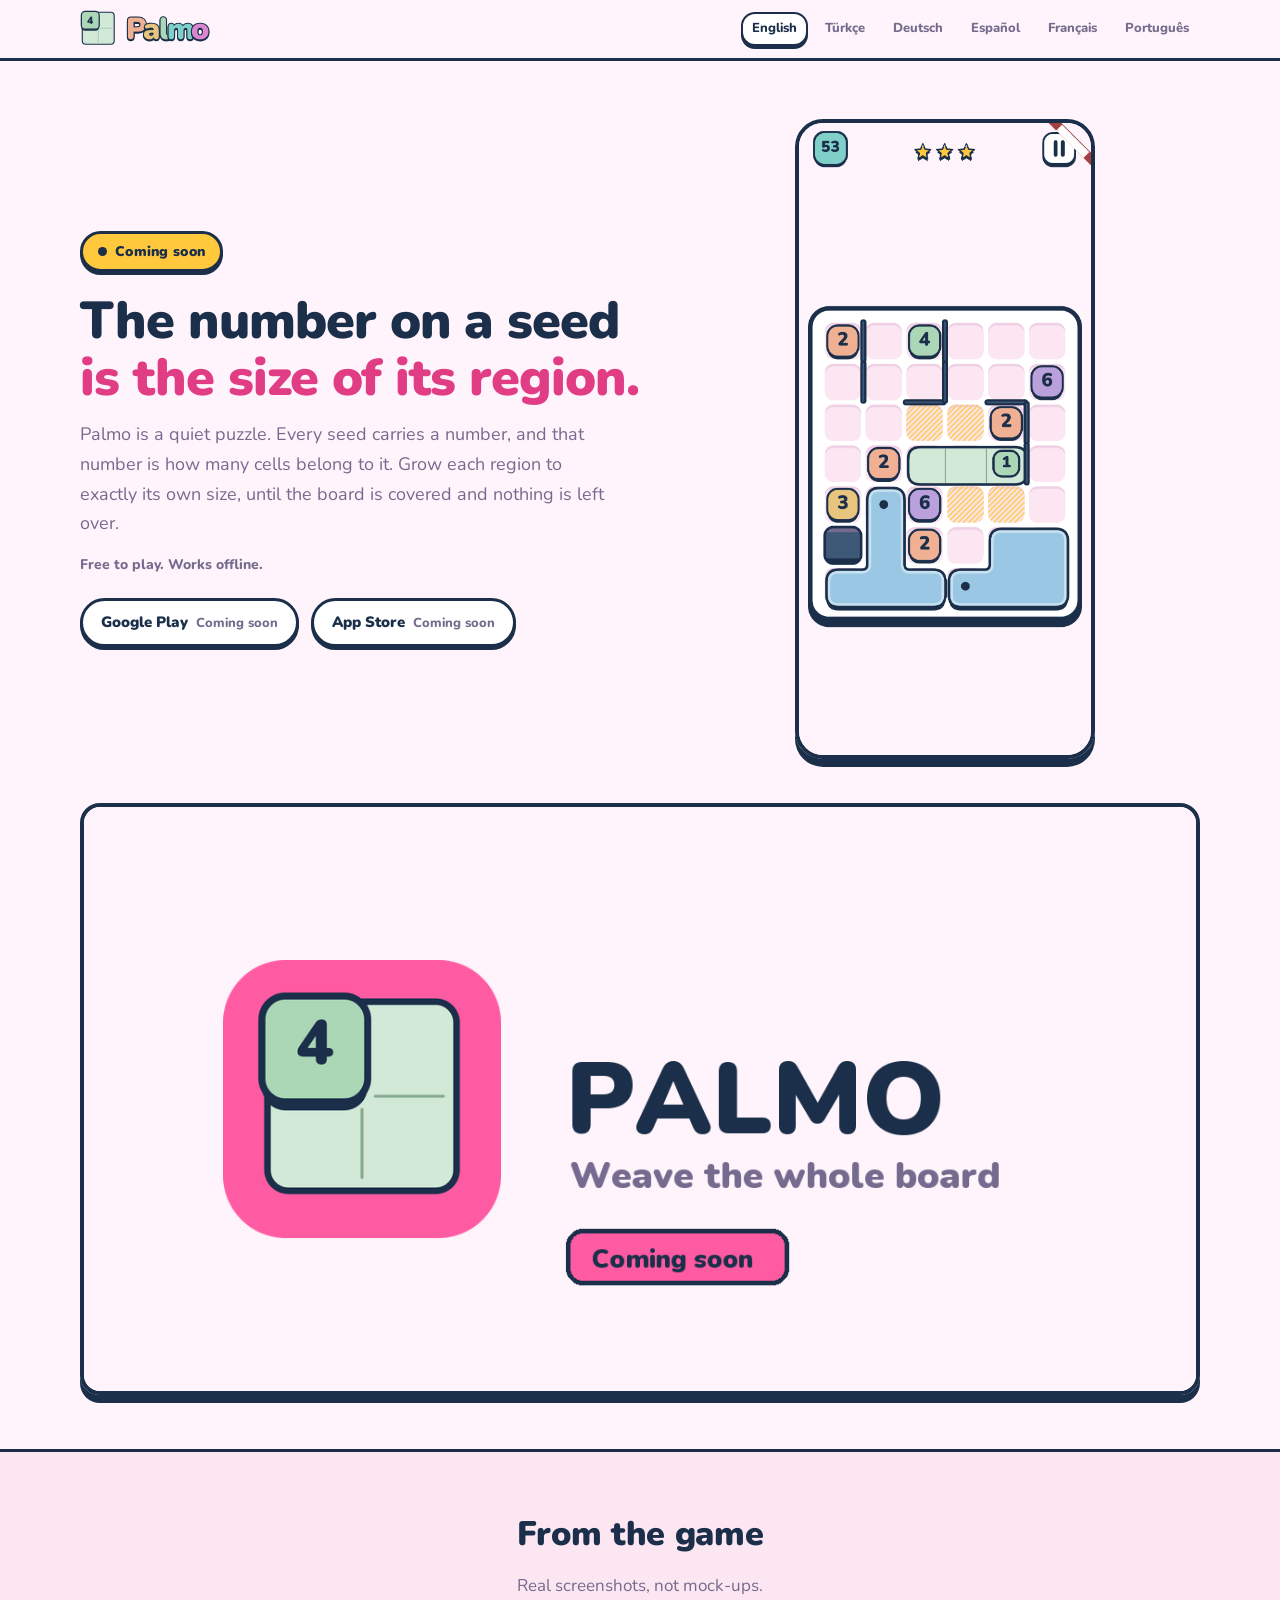
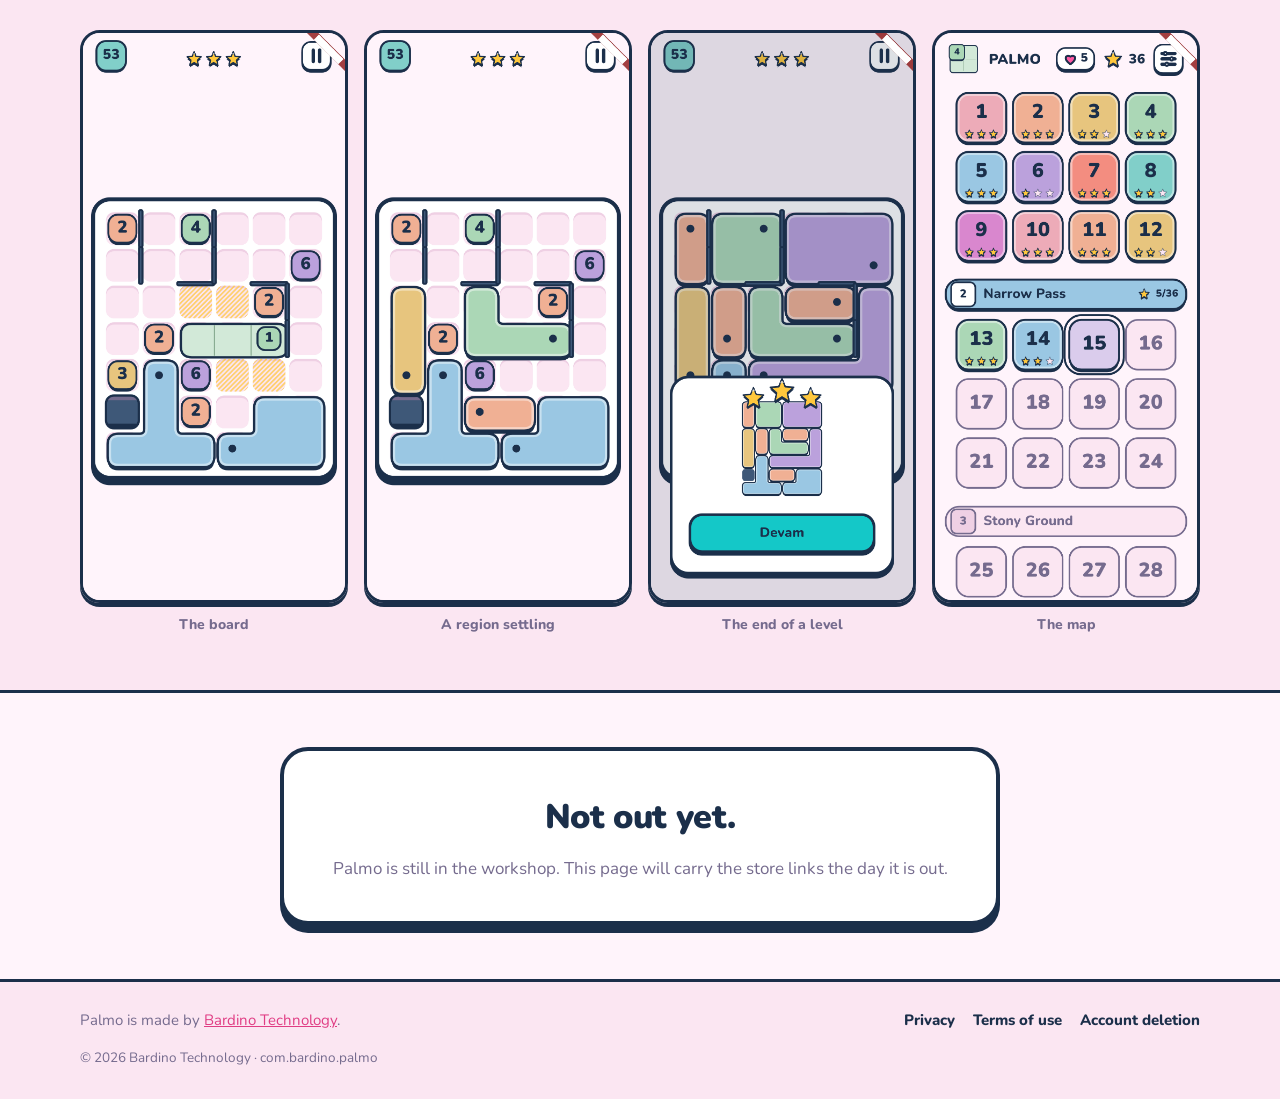
==== index.html @ 9cf42267 "Move the site to palmo.bardino.app Links, canonical URLs, sitemap, contact address and CNAME now use" ====
<!DOCTYPE html>
<html lang="en">
<head>
    <meta charset="UTF-8">
    <meta name="viewport" content="width=device-width, initial-scale=1.0">
    <meta name="description" content="A quiet puzzle. The number on a seed is how many cells its region holds; grow every region to its own size until the board is covered. Coming soon to Android and iOS.">
    <meta name="robots" content="index, follow">
    <meta property="og:type" content="website">
    <meta property="og:url" content="https://palmo.bardino.app/">
    <meta property="og:title" content="Palmo - Weave the whole board">
    <meta property="og:description" content="A quiet puzzle. The number on a seed is how many cells its region holds; grow every region to its own size until the board is covered. Coming soon to Android and iOS.">
    <meta property="og:locale" content="en_US">
    <meta property="og:site_name" content="Palmo">
    <meta property="og:image" content="https://palmo.bardino.app/assets/palmo-share.png">
    <meta property="og:image:width" content="1200">
    <meta property="og:image:height" content="630">
    <meta name="twitter:image" content="https://palmo.bardino.app/assets/palmo-share.png">
    <meta name="twitter:card" content="summary_large_image">
    <meta name="twitter:title" content="Palmo - Weave the whole board">
    <meta name="twitter:description" content="A quiet puzzle. The number on a seed is how many cells its region holds; grow every region to its own size until the board is covered. Coming soon to Android and iOS.">
    <meta name="theme-color" content="#FFF4FB">
    <title>Palmo - Weave the whole board</title>
    <link rel="canonical" href="https://palmo.bardino.app/">
    <link rel="alternate" hreflang="en" href="https://palmo.bardino.app/">
    <link rel="alternate" hreflang="tr" href="https://palmo.bardino.app/tr/">
    <link rel="alternate" hreflang="de" href="https://palmo.bardino.app/de/">
    <link rel="alternate" hreflang="es" href="https://palmo.bardino.app/es/">
    <link rel="alternate" hreflang="fr" href="https://palmo.bardino.app/fr/">
    <link rel="alternate" hreflang="pt" href="https://palmo.bardino.app/pt/">
    <link rel="alternate" hreflang="x-default" href="https://palmo.bardino.app/">
    <link rel="icon" type="image/svg+xml" href="/assets/palmo-mark.svg">
    <link rel="apple-touch-icon" href="/assets/palmo-icon.png">
    <link rel="manifest" href="/manifest.json">
    <link rel="preconnect" href="https://fonts.googleapis.com">
    <link rel="preconnect" href="https://fonts.gstatic.com" crossorigin>
    <link href="https://fonts.googleapis.com/css2?family=Nunito:wght@400;700;800;900&display=swap" rel="stylesheet">
    <link rel="stylesheet" href="/css/style.css">
</head>
<body>
<header class="ust">
    <div class="kap">
        <a class="marka" href="/"><svg class="kilit" focusable="false" xmlns="http://www.w3.org/2000/svg" viewBox="-12 -12 700 200" role="img" aria-label="Palmo">
<title>Palmo</title>
<g transform="scale(0.84)"><rect x="0" y="0" width="200" height="200" rx="22" fill="#D2E9D8" stroke="#1B2F4A" stroke-width="7"></rect>
<line x1="100" y1="14" x2="100" y2="86" stroke="#89AC92" stroke-width="3.2" stroke-linecap="round"></line>
<line x1="100" y1="114" x2="100" y2="186" stroke="#89AC92" stroke-width="3.2" stroke-linecap="round"></line>
<line x1="14" y1="100" x2="86" y2="100" stroke="#89AC92" stroke-width="3.2" stroke-linecap="round"></line>
<line x1="114" y1="100" x2="186" y2="100" stroke="#89AC92" stroke-width="3.2" stroke-linecap="round"></line>
<rect x="-6" y="-6" width="112" height="112" rx="25" fill="#1B2F4A" transform="translate(0,9)"></rect>
<rect x="-6" y="-6" width="112" height="112" rx="25" fill="#ABD7B6" stroke="#1B2F4A" stroke-width="7.5"></rect>
<text x="50" y="50" text-anchor="middle" dominant-baseline="central" font-family="Nunito, system-ui, sans-serif" font-weight="900" font-size="66" fill="#1B2F4A">4</text></g>
<g transform="translate(228,0)" font-family="Nunito, system-ui, sans-serif" font-weight="900" font-size="160" stroke="#1B2F4A" stroke-width="11" paint-order="stroke fill" stroke-linejoin="round">
<text x="0" y="148" fill="#1B2F4A">P</text><text x="0" y="140" fill="#F0B094">P</text>
<text x="92" y="148" fill="#1B2F4A">a</text><text x="92" y="140" fill="#E7C57E">a</text>
<text x="174" y="148" fill="#1B2F4A">l</text><text x="174" y="140" fill="#ABD7B6">l</text>
<text x="216" y="148" fill="#1B2F4A">m</text><text x="216" y="140" fill="#81CFC9">m</text>
<text x="346" y="148" fill="#1B2F4A">o</text><text x="346" y="140" fill="#D987CE">o</text>
</g>
</svg></a>
        <div class="diller"><a href="/" hreflang="en" aria-current="page">English</a><a href="/tr/" hreflang="tr">Türkçe</a><a href="/de/" hreflang="de">Deutsch</a><a href="/es/" hreflang="es">Español</a><a href="/fr/" hreflang="fr">Français</a><a href="/pt/" hreflang="pt">Português</a></div>
    </div>
</header>

<section class="kahraman">
    <div class="kap">
        <div>
            <span class="rozet">Coming soon</span>
            <h1>The number on a seed<br><em>is the size of its region.</em></h1>
            <p class="alt">Palmo is a quiet puzzle. Every seed carries a number, and that number is how many cells belong to it. Grow each region to exactly its own size, until the board is covered and nothing is left over.</p>
            <p class="kucuk">Free to play. Works offline.</p>
            <div class="magaza">
                <span class="magaza-cip">Google Play <b>Coming soon</b></span>
                <span class="magaza-cip">App Store <b>Coming soon</b></span>
            </div>
        </div>
        <div class="telefon"><img src="/assets/shots/01_board.webp" alt="The board" width="390" height="844" loading="eager"></div>
    </div>
</section>

<section class="bant">
    <img src="/assets/palmo-share.png" alt="Palmo" width="1200" height="630" loading="lazy">
</section>

<section class="duvar-bolum">
    <div class="kap">
        <h2>From the game</h2>
        <p class="bolum-alt">Real screenshots, not mock-ups.</p>
        <div class="vitrin"><figure><img src="/assets/shots/01_board.webp" alt="The board" width="390" height="844" loading="lazy"><figcaption>The board</figcaption></figure><figure><img src="/assets/shots/02_settle.webp" alt="A region settling" width="390" height="844" loading="lazy"><figcaption>A region settling</figcaption></figure><figure><img src="/assets/shots/03_result.webp" alt="The end of a level" width="390" height="844" loading="lazy"><figcaption>The end of a level</figcaption></figure><figure><img src="/assets/shots/04_map.webp" alt="The map" width="390" height="844" loading="lazy"><figcaption>The map</figcaption></figure></div>
    </div>
</section>

<section class="kapanis">
    <div class="kap">
        <div class="kutu">
            <h2>Not out yet.</h2>
            <p class="bolum-alt">Palmo is still in the workshop. This page will carry the store links the day it is out.</p>
        </div>
    </div>
</section>

<script type="application/ld+json">
{
  "@context": "https://schema.org",
  "@type": "MobileApplication",
  "name": "Palmo",
  "applicationCategory": "GameApplication",
  "operatingSystem": "Android, iOS",
  "url": "https://palmo.bardino.app/",
  "inLanguage": "en",
  "offers": {"@type": "Offer", "price": "0", "priceCurrency": "TRY"},
  "publisher": {"@type": "Organization", "name": "Bardino Technology"}
}
</script>
<footer>
    <div class="kap">
        <span>Palmo is made by <a href="https://bardino.app">Bardino Technology</a>.</span>
        <div class="f-baglantilar">
            <a href="/privacy.html">Privacy</a>
            <a href="/terms.html">Terms of use</a>
            <a href="/account-deletion.html">Account deletion</a>
        </div>
    </div>
    <div class="kap f-alt">&copy; 2026 Bardino Technology &middot; com.bardino.palmo</div>
</footer>

</body>
</html>
---- css/style.css ----
/* Palmo - palmo.bardino.app
 *
 * Palet ve olculer oyunun jetonlarindan alindi, siteye renk uydurulmadi.
 * Kaynak: Brainstorming/palmo/design-r3/tokens/{colors,numo,elevation,space,
 * typography}.css ve uygulamadaki lib/design/tokens.dart. Siteyi gorup
 * uygulamayi acan kisi ayni urune bakmali.
 *
 * Iki aile yasasi burada da gecerli:
 *   1. Golge asla blur icermez. Derinlik KATI ofset cikintidir.
 *   2. Ofset daima ASAGI: 0 Npx 0. Yan kacis yok. (Colmo'nun sitesi 3px 3px
 *      kullaniyordu; Palmo'nun elevation.css'i yan ofseti acikca reddediyor.)
 */

:root {
  /* zemin / yuzey / cukur */
  --bg:         #FFF4FB;
  --surface:    #FFFFFF;
  --well:       #FBE6F2;
  --well-deep:  #EFD0E4;

  /* murekkep + metin. --ink KONTURDUR, govde metni --text. */
  --ink:        #1B2F4A;
  --ink-soft:   #3E5878;
  --text:       #3A2A4D;
  --text-2:     #756B8E;

  /* Yalnizca sitede kullanilanlar yazildi. Paletin tamami (numo 1-9, mor,
     acik tonlar) oyunun jetonlarinda; kullanilmayani buraya kopyalamak olu
     degisken uretir. Numo renkleri siteye wordmark SVG'sinden geliyor. */
  --pink-dark:  #E03D84;
  --teal-dark:  #0FA3A3;
  --yellow:     #FFC83D;

  /* space.css yaricaplari */
  --r-chrome: 14px;
  --r-card:   20px;
  --r-panel:  28px;
  --r-pill:   999px;

  /* space.css konturlari */
  --s-patch: 3px;
  --s-card:  4px;
  --s-panel: 6px;

  /* elevation.css: uc kot, hepsi asagi, hicbiri blur'lu degil */
  --lift-chrome: 0 3px 0 var(--ink);
  --lift-card:   0 4px 0 var(--ink);
  --lift-panel:  0 8px 0 var(--ink);
}

* { box-sizing: border-box; margin: 0; padding: 0; }

/* Genislik ezilirken yukseklik oznitelikte kalirsa 844 piksellik bos bir satir
   aciliyor ve metin ekranin altina dusuyor. height:auto sart. */
img { max-width: 100%; height: auto; display: block; }

html { scroll-behavior: smooth; }

body {
  background: var(--bg);
  color: var(--text);
  font-family: Nunito, system-ui, -apple-system, "Segoe UI", sans-serif;
  font-size: 17px;
  line-height: 1.65;
  -webkit-font-smoothing: antialiased;
}

.kap { width: min(1120px, 92vw); margin: 0 auto; }

a { color: var(--pink-dark); }

/* ── Ust bar ─────────────────────────────────────────────────────────── */
.ust {
  position: sticky; top: 0; z-index: 50;
  background: rgba(255, 244, 251, .94);
  border-bottom: var(--s-patch) solid var(--ink);
}
.ust .kap { display: flex; align-items: center; gap: 14px; padding: 10px 0; }
.marka { display: flex; align-items: center; text-decoration: none; }
/* Yatay kilit HTML'e gomulu SVG: harfleri Nunito 900 ve o font ancak belgeye
   gomuluyken uygulanir (bkz. build.py inline_svg). Kutu, kontur ya da kot
   eklenmiyor; kilidin kendi konturu var. */
.marka .kilit { height: 38px; width: auto; display: block; }
@media (max-width: 560px) { .marka .kilit { height: 32px; } }

/* Dil secici: bayrak yok. Bayrak dili degil ulkeyi gosterir ve altisi da
   birden cok ulkede konusuluyor. */
.diller { margin-left: auto; display: flex; gap: 6px; flex-wrap: wrap; }
.diller a {
  display: inline-block; padding: 4px 9px; border-radius: var(--r-chrome);
  font-size: 13px; font-weight: 800; text-decoration: none;
  color: var(--text-2); border: 2px solid transparent;
}
.diller a:hover { color: var(--ink); border-color: var(--well-deep); }
.diller a[aria-current="page"] {
  color: var(--ink); background: var(--surface);
  border-color: var(--ink); box-shadow: var(--lift-chrome);
}

/* ── Kahraman ────────────────────────────────────────────────────────── */
.kahraman { padding: 58px 0 44px; }
.kahraman .kap {
  display: grid; grid-template-columns: 1.05fr .95fr; gap: 46px;
  align-items: center;
}
@media (max-width: 860px) {
  .kahraman { padding: 34px 0 28px; }
  .kahraman .kap { grid-template-columns: 1fr; gap: 30px; }
}

.rozet {
  display: inline-flex; align-items: center; gap: 8px;
  background: var(--yellow); color: var(--ink);
  border: var(--s-patch) solid var(--ink); border-radius: var(--r-pill);
  box-shadow: var(--lift-chrome);
  padding: 6px 15px; font-weight: 900; font-size: 14px; letter-spacing: .02em;
}
.rozet::before {
  content: ""; width: 9px; height: 9px; border-radius: 50%;
  background: var(--ink);
}

.kahraman h1 {
  margin: 20px 0 14px;
  font-size: clamp(33px, 5.4vw, 52px); line-height: 1.1;
  font-weight: 900; letter-spacing: -.02em; color: var(--ink);
}
.kahraman h1 em { font-style: normal; color: var(--pink-dark); }
.alt { font-size: 18px; color: var(--text-2); max-width: 48ch; }
.kucuk { margin-top: 14px; font-size: 14px; color: var(--text-2); font-weight: 800; }

/* Magaza yeri. Oyun yayinda olmadigi icin burada baglanti YOK: tiklanmayan bir
   rozet, tiklaninca hicbir yere gitmeyen bir dugmeden durust. Cikinca bu iki
   span <a> olur ve magaza rozetleri buraya gelir. */
.magaza { margin-top: 22px; display: flex; gap: 12px; flex-wrap: wrap; }
.magaza-cip {
  display: inline-flex; align-items: baseline; gap: 8px;
  background: var(--surface); color: var(--ink);
  border: var(--s-patch) solid var(--ink); border-radius: var(--r-pill);
  box-shadow: var(--lift-chrome);
  padding: 9px 18px; font-weight: 900; font-size: 15px;
}
.magaza-cip b { color: var(--text-2); font-size: 13px; font-weight: 800; }

.telefon { display: flex; justify-content: center; }
.telefon img {
  width: min(300px, 76vw);
  border-radius: var(--r-panel); border: var(--s-card) solid var(--ink);
  box-shadow: var(--lift-panel);
}
/* Ekran goruntusu yokken: marka isareti. Kendi varligimiz, ekran taklidi
   degil. Isaretin kendi konturu ve kotu SVG'nin icinde. */
.telefon .isaret { width: min(190px, 52vw); height: auto; display: block; }

/* ── Bolumler ───────────────────────────────────────────────────────── */
section { padding: 54px 0; }
.duvar-bolum {
  background: var(--well);
  border-top: var(--s-patch) solid var(--ink);
  border-bottom: var(--s-patch) solid var(--ink);
}
h2 {
  font-size: clamp(25px, 3.4vw, 34px); font-weight: 900;
  color: var(--ink); letter-spacing: -.01em; text-align: center;
}
.bolum-alt { text-align: center; color: var(--text-2); margin: 10px auto 30px; max-width: 62ch; }

/* Bant: magaza feature graphic'i, tam genislikte. Dosya yoksa build.py bu
   bolumu hic yazmiyor. */
.bant { padding: 0 0 54px; }
.bant img {
  width: min(1120px, 92vw); margin: 0 auto;
  border-radius: var(--r-card); border: var(--s-card) solid var(--ink);
  box-shadow: var(--lift-panel);
}

/* ── Vitrin ─────────────────────────────────────────────────────────── */
.vitrin { display: grid; grid-template-columns: repeat(4, 1fr); gap: 16px; }
@media (max-width: 900px) { .vitrin { grid-template-columns: repeat(2, 1fr); } }
.vitrin figure { text-align: center; }
.vitrin img {
  border-radius: var(--r-card); border: var(--s-patch) solid var(--ink);
  box-shadow: var(--lift-card);
}
.vitrin figcaption { margin-top: 10px; font-size: 14px; color: var(--text-2); font-weight: 800; }

/* Yer tutucu bir kare TAKLIDI degil, acikca bos bir cerceve: kesik kontur,
   kot yok (cukur bir sey golge dusurmez). */
.yer-tutucu {
  aspect-ratio: 390 / 844;
  display: flex; align-items: center; justify-content: center;
  padding: 12px; text-align: center;
  background: var(--surface);
  border: var(--s-patch) dashed var(--ink-soft);
  border-radius: var(--r-card);
}
.yer-tutucu span { color: var(--text-2); font-size: 14px; font-weight: 800; }

/* ── Kapanis ────────────────────────────────────────────────────────── */
.kapanis { text-align: center; }
.kapanis .kutu {
  background: var(--surface); border: var(--s-card) solid var(--ink);
  border-radius: var(--r-panel); box-shadow: var(--lift-panel);
  padding: 38px 26px; max-width: 720px; margin: 0 auto;
}
.kapanis .kutu .bolum-alt { margin-bottom: 0; }

/* ── Altbilgi ───────────────────────────────────────────────────────── */
footer {
  border-top: var(--s-patch) solid var(--ink);
  background: var(--well); padding: 26px 0 30px;
}
footer .kap { display: flex; flex-wrap: wrap; gap: 14px; align-items: center; justify-content: space-between; }
footer span { color: var(--text-2); font-size: 15px; }
.f-baglantilar { display: flex; gap: 18px; flex-wrap: wrap; }
.f-baglantilar a { color: var(--ink); font-weight: 800; font-size: 15px; text-decoration: none; }
.f-baglantilar a:hover { color: var(--pink-dark); text-decoration: underline; }
.f-alt { margin-top: 14px; color: var(--text-2); font-size: 13.5px; justify-content: flex-start; }

/* Klavye ile gezenin nerede oldugu gorunsun. */
a:focus-visible {
  outline: var(--s-patch) solid var(--teal-dark);
  outline-offset: 3px; border-radius: 4px;
}
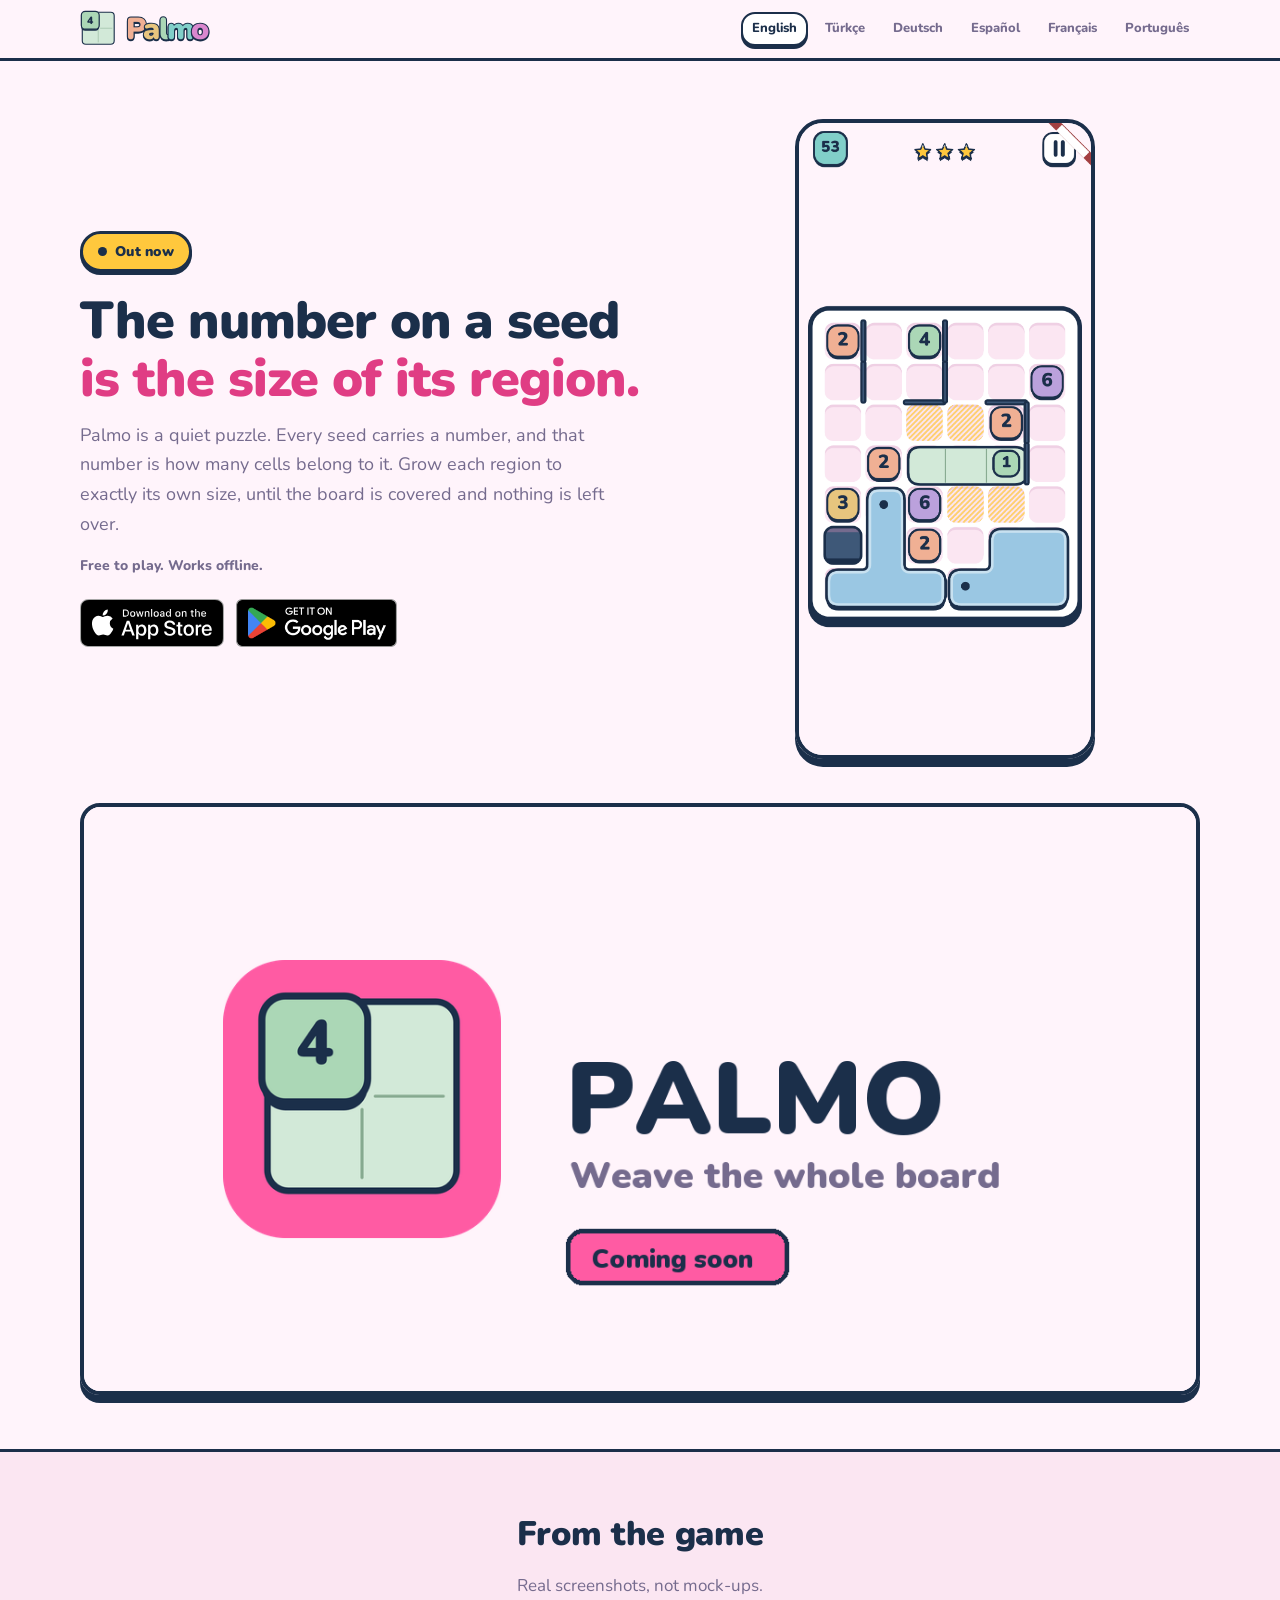
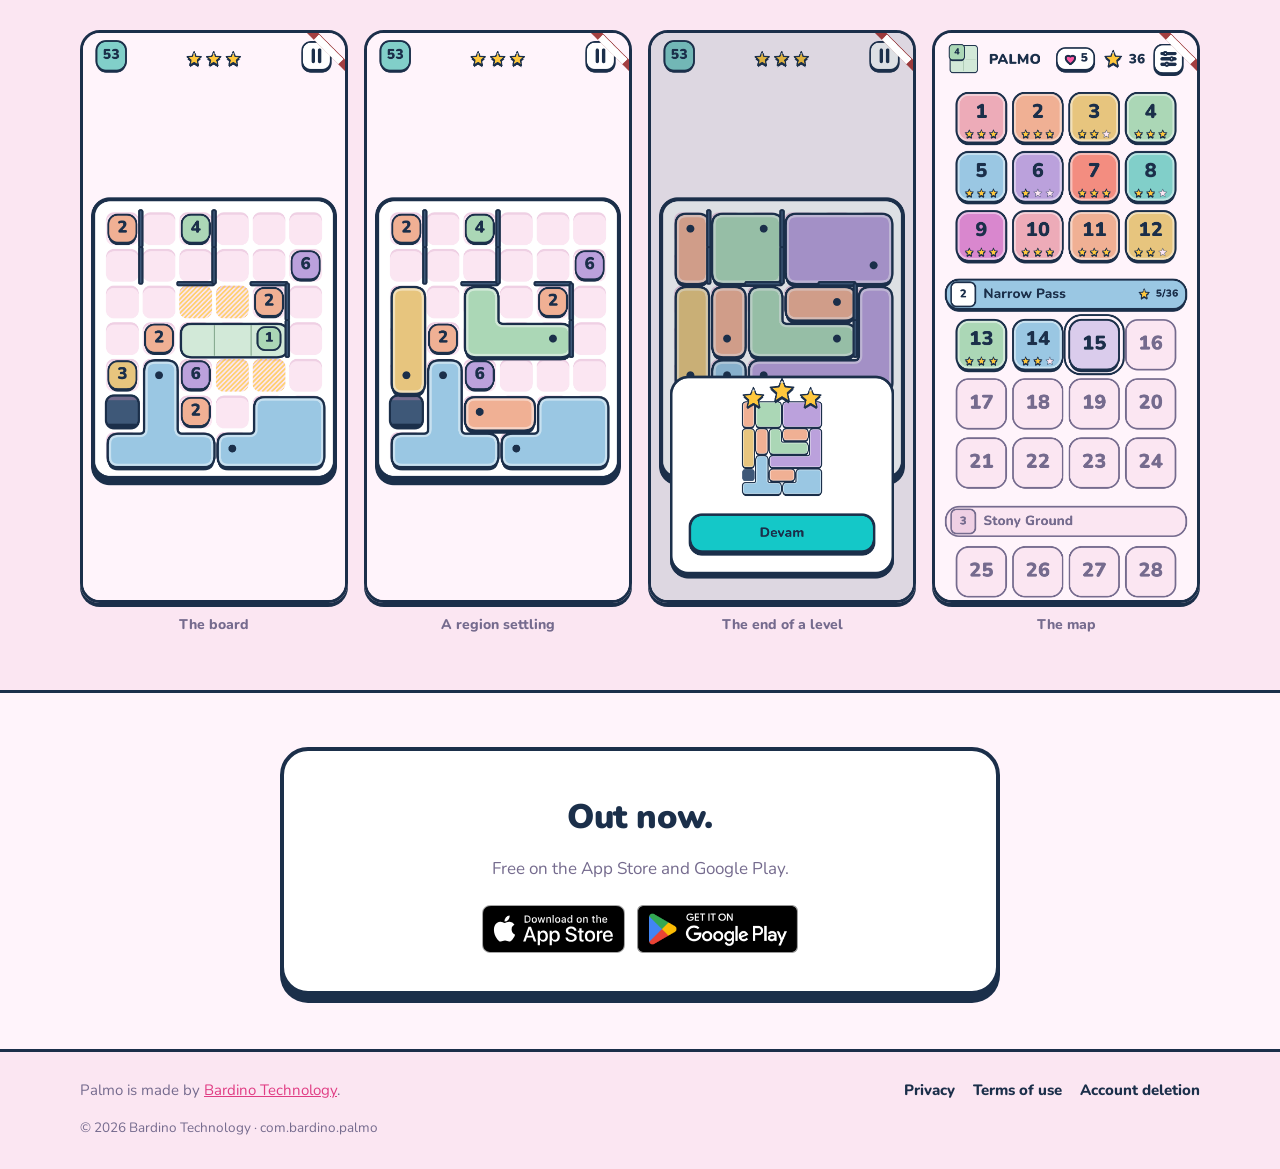
==== commit c3c04ac0: "Palmo is out: store badges and links in all six languages The landing page still said coming soon in" ====
--- a/index.html
+++ b/index.html
@@ -3,12 +3,12 @@
 <head>
     <meta charset="UTF-8">
     <meta name="viewport" content="width=device-width, initial-scale=1.0">
-    <meta name="description" content="A quiet puzzle. The number on a seed is how many cells its region holds; grow every region to its own size until the board is covered. Coming soon to Android and iOS.">
+    <meta name="description" content="A quiet puzzle. The number on a seed is how many cells its region holds; grow every region to its own size until the board is covered. Free on Android and iOS.">
     <meta name="robots" content="index, follow">
     <meta property="og:type" content="website">
     <meta property="og:url" content="https://palmo.bardino.app/">
     <meta property="og:title" content="Palmo - Weave the whole board">
-    <meta property="og:description" content="A quiet puzzle. The number on a seed is how many cells its region holds; grow every region to its own size until the board is covered. Coming soon to Android and iOS.">
+    <meta property="og:description" content="A quiet puzzle. The number on a seed is how many cells its region holds; grow every region to its own size until the board is covered. Free on Android and iOS.">
     <meta property="og:locale" content="en_US">
     <meta property="og:site_name" content="Palmo">
     <meta property="og:image" content="https://palmo.bardino.app/assets/palmo-share.png">
@@ -17,7 +17,7 @@
     <meta name="twitter:image" content="https://palmo.bardino.app/assets/palmo-share.png">
     <meta name="twitter:card" content="summary_large_image">
     <meta name="twitter:title" content="Palmo - Weave the whole board">
-    <meta name="twitter:description" content="A quiet puzzle. The number on a seed is how many cells its region holds; grow every region to its own size until the board is covered. Coming soon to Android and iOS.">
+    <meta name="twitter:description" content="A quiet puzzle. The number on a seed is how many cells its region holds; grow every region to its own size until the board is covered. Free on Android and iOS.">
     <meta name="theme-color" content="#FFF4FB">
     <title>Palmo - Weave the whole board</title>
     <link rel="canonical" href="https://palmo.bardino.app/">
@@ -64,14 +64,11 @@
 <section class="kahraman">
     <div class="kap">
         <div>
-            <span class="rozet">Coming soon</span>
+            <span class="rozet">Out now</span>
             <h1>The number on a seed<br><em>is the size of its region.</em></h1>
             <p class="alt">Palmo is a quiet puzzle. Every seed carries a number, and that number is how many cells belong to it. Grow each region to exactly its own size, until the board is covered and nothing is left over.</p>
             <p class="kucuk">Free to play. Works offline.</p>
-            <div class="magaza">
-                <span class="magaza-cip">Google Play <b>Coming soon</b></span>
-                <span class="magaza-cip">App Store <b>Coming soon</b></span>
-            </div>
+            <div class="magaza"><a href="https://apps.apple.com/app/palmo-number-weave/id6806719070"><img src="/assets/badges/en/app_store.svg" alt="Palmo on the App Store" width="144" height="48"></a><a href="https://play.google.com/store/apps/details?id=com.bardino.palmo"><img src="/assets/badges/en/google_play.png" alt="Palmo on Google Play" width="161" height="48"></a></div>
         </div>
         <div class="telefon"><img src="/assets/shots/01_board.webp" alt="The board" width="390" height="844" loading="eager"></div>
     </div>
@@ -92,8 +89,9 @@
 <section class="kapanis">
     <div class="kap">
         <div class="kutu">
-            <h2>Not out yet.</h2>
-            <p class="bolum-alt">Palmo is still in the workshop. This page will carry the store links the day it is out.</p>
+            <h2>Out now.</h2>
+            <p class="bolum-alt">Free on the App Store and Google Play.</p>
+            <div class="magaza"><a href="https://apps.apple.com/app/palmo-number-weave/id6806719070"><img src="/assets/badges/en/app_store.svg" alt="Palmo on the App Store" width="144" height="48"></a><a href="https://play.google.com/store/apps/details?id=com.bardino.palmo"><img src="/assets/badges/en/google_play.png" alt="Palmo on Google Play" width="161" height="48"></a></div>
         </div>
     </div>
 </section>
--- a/css/style.css
+++ b/css/style.css
@@ -129,18 +129,13 @@
 .alt { font-size: 18px; color: var(--text-2); max-width: 48ch; }
 .kucuk { margin-top: 14px; font-size: 14px; color: var(--text-2); font-weight: 800; }
 
-/* Magaza yeri. Oyun yayinda olmadigi icin burada baglanti YOK: tiklanmayan bir
-   rozet, tiklaninca hicbir yere gitmeyen bir dugmeden durust. Cikinca bu iki
-   span <a> olur ve magaza rozetleri buraya gelir. */
+/* Magaza rozetleri resmi dosyalar, olduklari gibi: kabartma, cerceve ya da
+   renk eklenmez (Apple ve Google kilavuzu). Kati golge kurali burada islemez.
+   Iki rozet arasi en az rozet boyunun dortte biri. */
 .magaza { margin-top: 22px; display: flex; gap: 12px; flex-wrap: wrap; }
-.magaza-cip {
-  display: inline-flex; align-items: baseline; gap: 8px;
-  background: var(--surface); color: var(--ink);
-  border: var(--s-patch) solid var(--ink); border-radius: var(--r-pill);
-  box-shadow: var(--lift-chrome);
-  padding: 9px 18px; font-weight: 900; font-size: 15px;
-}
-.magaza-cip b { color: var(--text-2); font-size: 13px; font-weight: 800; }
+.magaza a { display: block; }
+.magaza img { height: 48px; width: auto; }
+.kapanis .magaza { justify-content: center; }
 
 .telefon { display: flex; justify-content: center; }
 .telefon img {
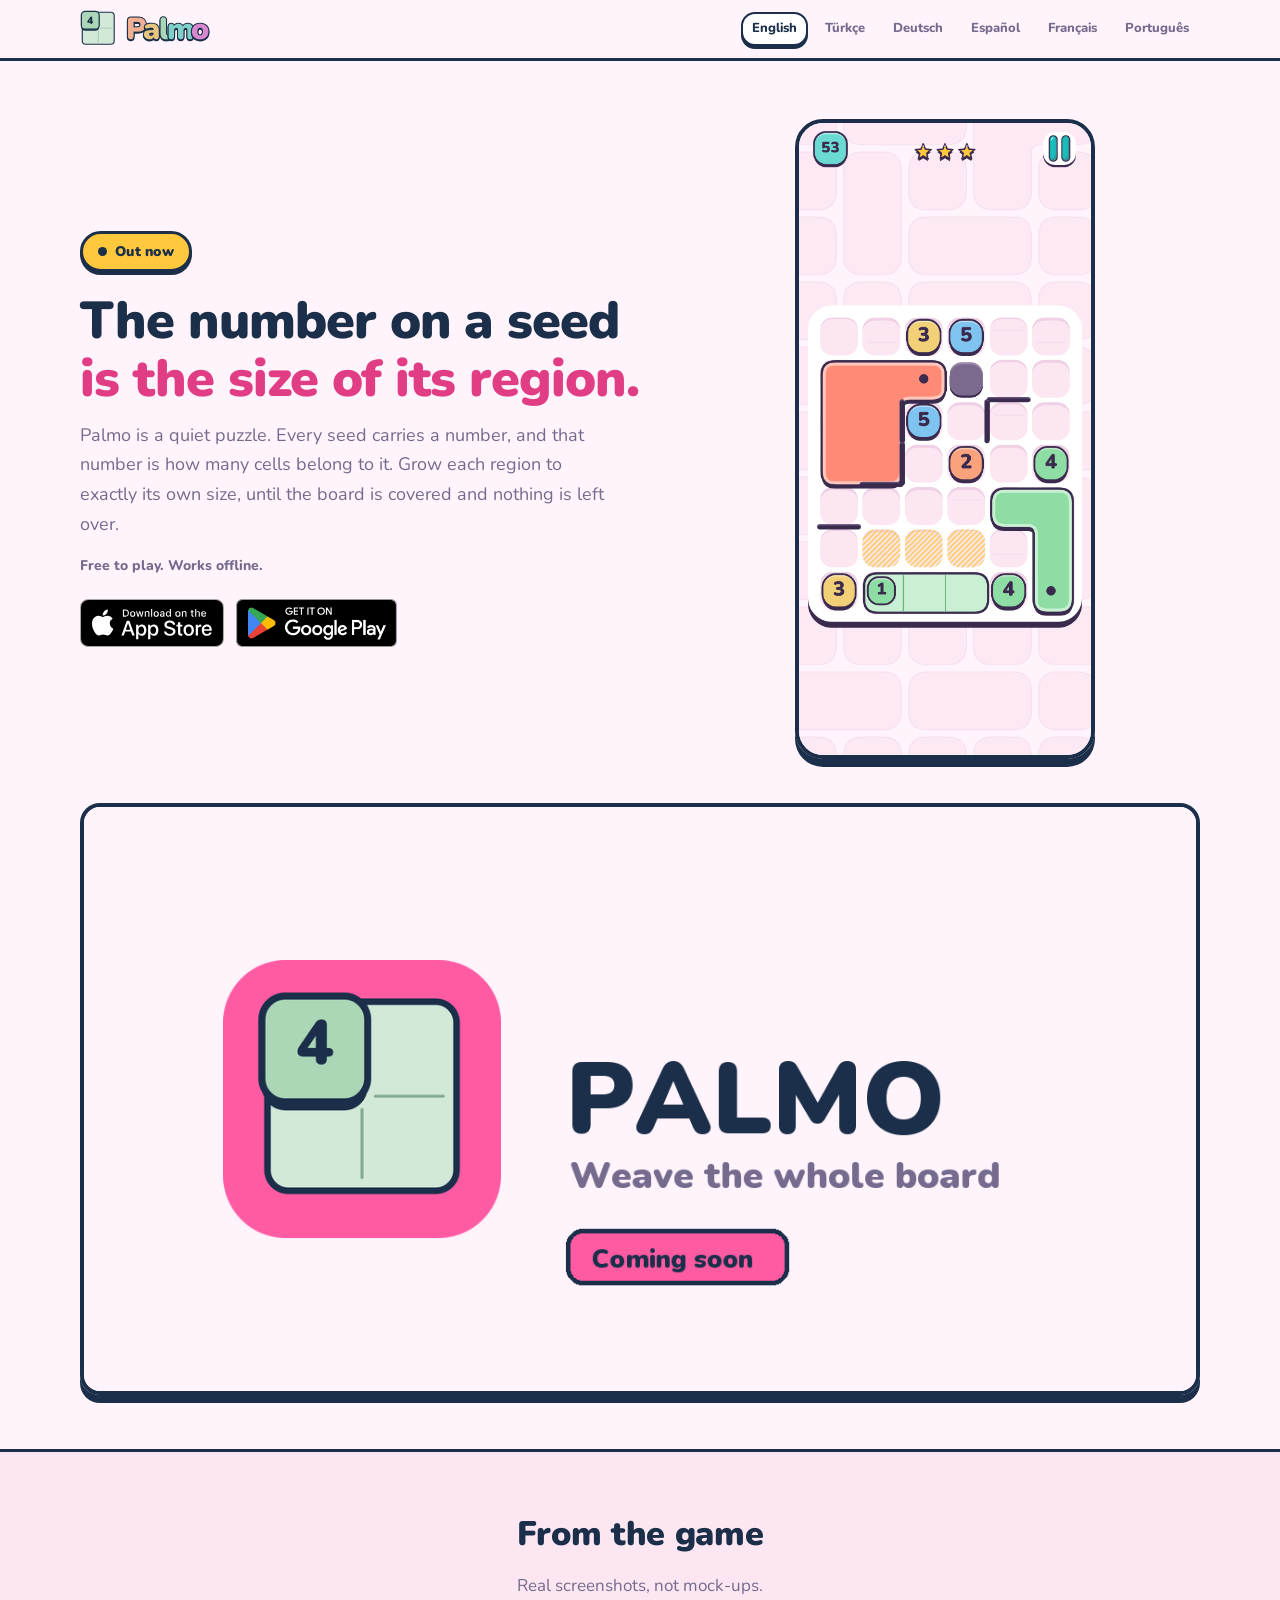
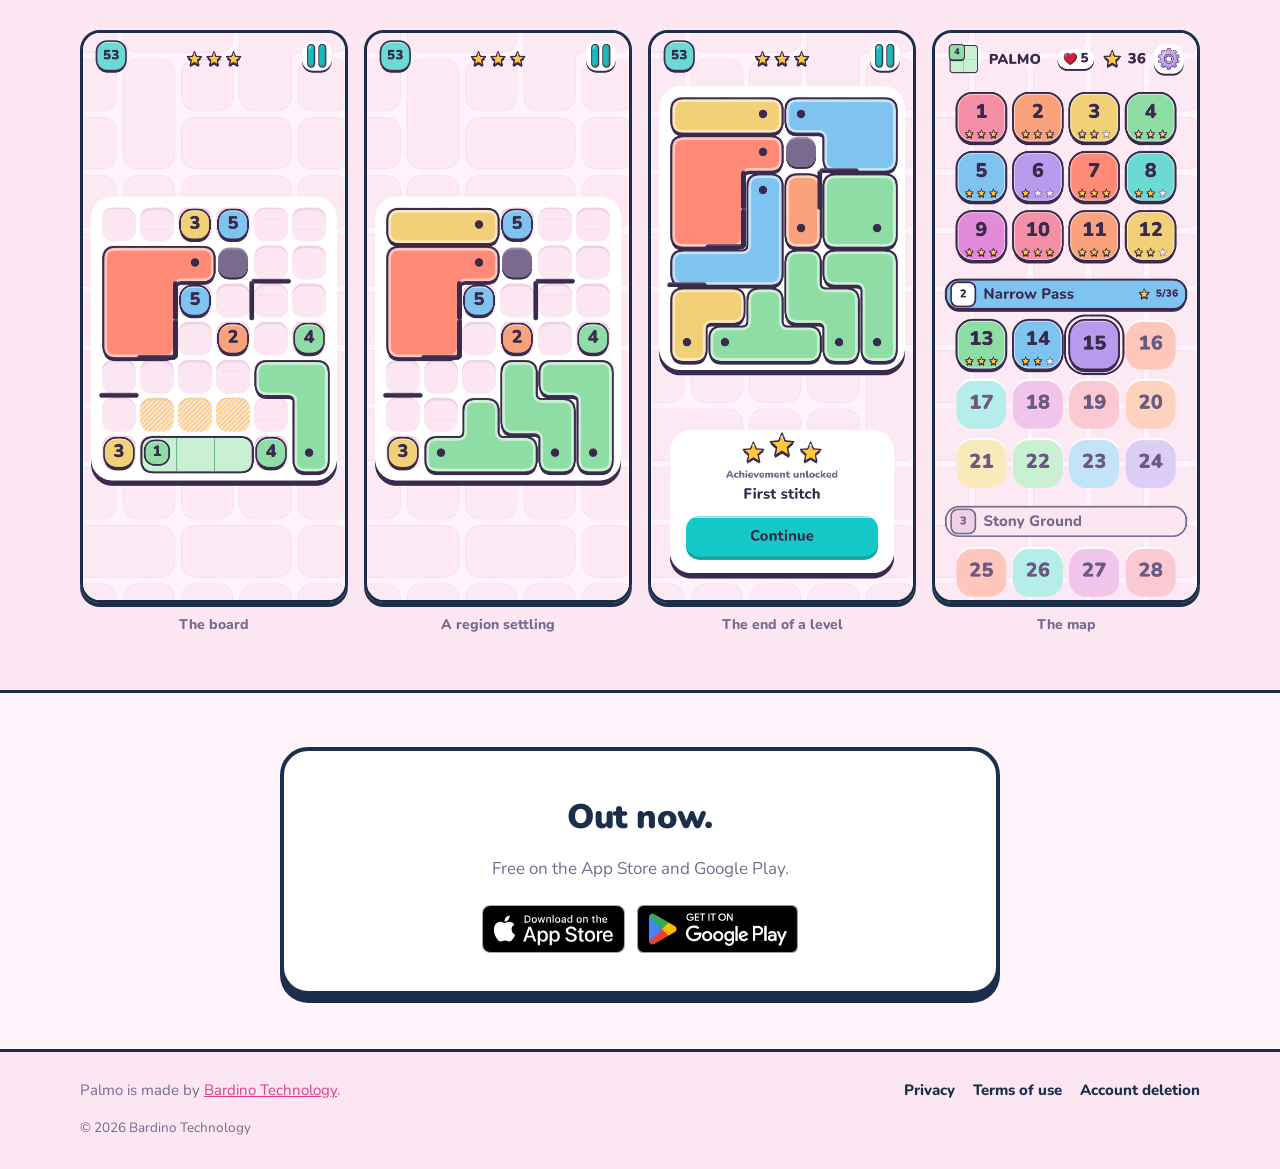
==== commit ce045f1b: "Follow the system dark mode, drop the package name, replace debug-banner shots bardino.app follows p" ====
--- a/index.html
+++ b/index.html
@@ -18,7 +18,8 @@
     <meta name="twitter:card" content="summary_large_image">
     <meta name="twitter:title" content="Palmo - Weave the whole board">
     <meta name="twitter:description" content="A quiet puzzle. The number on a seed is how many cells its region holds; grow every region to its own size until the board is covered. Free on Android and iOS.">
-    <meta name="theme-color" content="#FFF4FB">
+    <meta name="theme-color" content="#FFF4FB" media="(prefers-color-scheme: light)">
+    <meta name="theme-color" content="#1B2F4A" media="(prefers-color-scheme: dark)">
     <title>Palmo - Weave the whole board</title>
     <link rel="canonical" href="https://palmo.bardino.app/">
     <link rel="alternate" hreflang="en" href="https://palmo.bardino.app/">
@@ -118,7 +119,7 @@
             <a href="/account-deletion.html">Account deletion</a>
         </div>
     </div>
-    <div class="kap f-alt">&copy; 2026 Bardino Technology &middot; com.bardino.palmo</div>
+    <div class="kap f-alt">&copy; 2026 Bardino Technology</div>
 </footer>
 
 </body>
--- a/css/style.css
+++ b/css/style.css
@@ -46,6 +46,40 @@
   --lift-chrome: 0 3px 0 var(--ink);
   --lift-card:   0 4px 0 var(--ink);
   --lift-panel:  0 8px 0 var(--ink);
+
+  /* Baslik rengi --ink'ten ayrildi. Acik temada ikisi ayni lacivert; koyu
+     temada --ink (kontur, kot) koyulasir, baslik acilir. */
+  --head:       var(--ink);
+  --top:        rgba(255, 244, 251, .94);
+  color-scheme: light dark;
+}
+
+/* Koyu tema: sistem tercihine uyuyor, bardino.app ile ayni kural. Oyunun koyu
+   temasi yok; zemin bardino.app'in koyu temada Palmo kartina verdigi renk
+   (#1B2F4A, oyunun murekkebi), kontur ve kot oradaki #07060F. Ara tonlar bu
+   ikisiyle acik metin renginin karisimi. Pembe ve turkuaz vurgularin koyu
+   tonu lacivert zeminde okunmuyor; yerlerine oyunun kendi acik tonlari
+   (pinkLight #FFB8D4, tealLight #8CEAE6) geliyor. Degisken adlari rol adi
+   olarak kaldi. */
+@media (prefers-color-scheme: dark) {
+  :root {
+    --bg:         #1B2F4A;
+    --surface:    #2D3F57;
+    --well:       #152338;
+    --well-deep:  #3E5878;
+    --ink:        #07060F;
+    --text:       #E9E3EF;
+    --text-2:     #B8C4D6;
+    --head:       #FDF6F0;
+    --pink-dark:  #FFB8D4;
+    --teal-dark:  #8CEAE6;
+    --top:        rgba(27, 47, 74, .94);
+  }
+  /* Kilit SVG'si sayfaya gomulu (build.py inline_svg); konturu ve golge
+     katmani lacivert ve lacivert zeminde kayboluyor. Koyu temada konturun
+     rengini aliyor, harflerin kendi renkleri degismiyor. */
+  .kilit [stroke="#1B2F4A"] { stroke: var(--ink); }
+  .kilit [fill="#1B2F4A"] { fill: var(--ink); }
 }
 
 * { box-sizing: border-box; margin: 0; padding: 0; }
@@ -72,7 +106,7 @@
 /* ── Ust bar ─────────────────────────────────────────────────────────── */
 .ust {
   position: sticky; top: 0; z-index: 50;
-  background: rgba(255, 244, 251, .94);
+  background: var(--top);
   border-bottom: var(--s-patch) solid var(--ink);
 }
 .ust .kap { display: flex; align-items: center; gap: 14px; padding: 10px 0; }
@@ -91,9 +125,9 @@
   font-size: 13px; font-weight: 800; text-decoration: none;
   color: var(--text-2); border: 2px solid transparent;
 }
-.diller a:hover { color: var(--ink); border-color: var(--well-deep); }
+.diller a:hover { color: var(--head); border-color: var(--well-deep); }
 .diller a[aria-current="page"] {
-  color: var(--ink); background: var(--surface);
+  color: var(--head); background: var(--surface);
   border-color: var(--ink); box-shadow: var(--lift-chrome);
 }
 
@@ -123,7 +157,7 @@
 .kahraman h1 {
   margin: 20px 0 14px;
   font-size: clamp(33px, 5.4vw, 52px); line-height: 1.1;
-  font-weight: 900; letter-spacing: -.02em; color: var(--ink);
+  font-weight: 900; letter-spacing: -.02em; color: var(--head);
 }
 .kahraman h1 em { font-style: normal; color: var(--pink-dark); }
 .alt { font-size: 18px; color: var(--text-2); max-width: 48ch; }
@@ -156,7 +190,7 @@
 }
 h2 {
   font-size: clamp(25px, 3.4vw, 34px); font-weight: 900;
-  color: var(--ink); letter-spacing: -.01em; text-align: center;
+  color: var(--head); letter-spacing: -.01em; text-align: center;
 }
 .bolum-alt { text-align: center; color: var(--text-2); margin: 10px auto 30px; max-width: 62ch; }
 
@@ -208,7 +242,7 @@
 footer .kap { display: flex; flex-wrap: wrap; gap: 14px; align-items: center; justify-content: space-between; }
 footer span { color: var(--text-2); font-size: 15px; }
 .f-baglantilar { display: flex; gap: 18px; flex-wrap: wrap; }
-.f-baglantilar a { color: var(--ink); font-weight: 800; font-size: 15px; text-decoration: none; }
+.f-baglantilar a { color: var(--head); font-weight: 800; font-size: 15px; text-decoration: none; }
 .f-baglantilar a:hover { color: var(--pink-dark); text-decoration: underline; }
 .f-alt { margin-top: 14px; color: var(--text-2); font-size: 13.5px; justify-content: flex-start; }
 
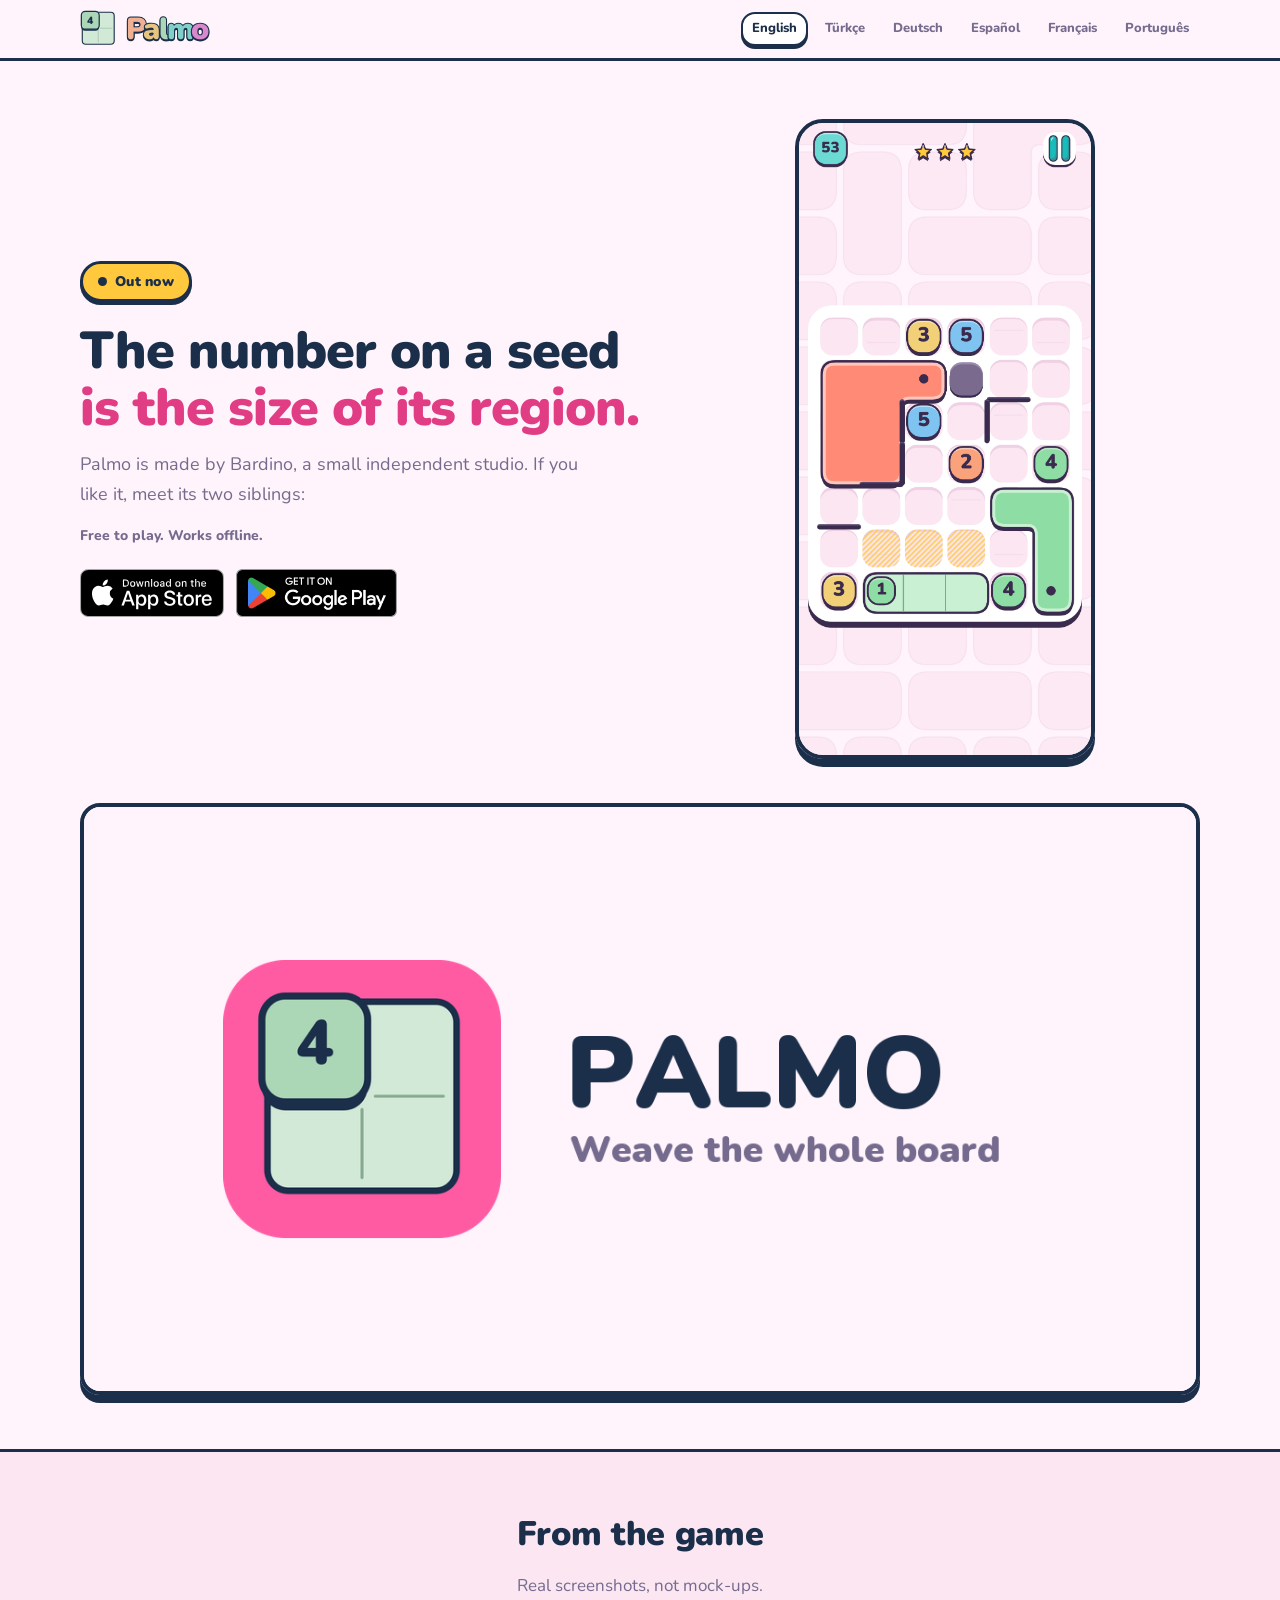
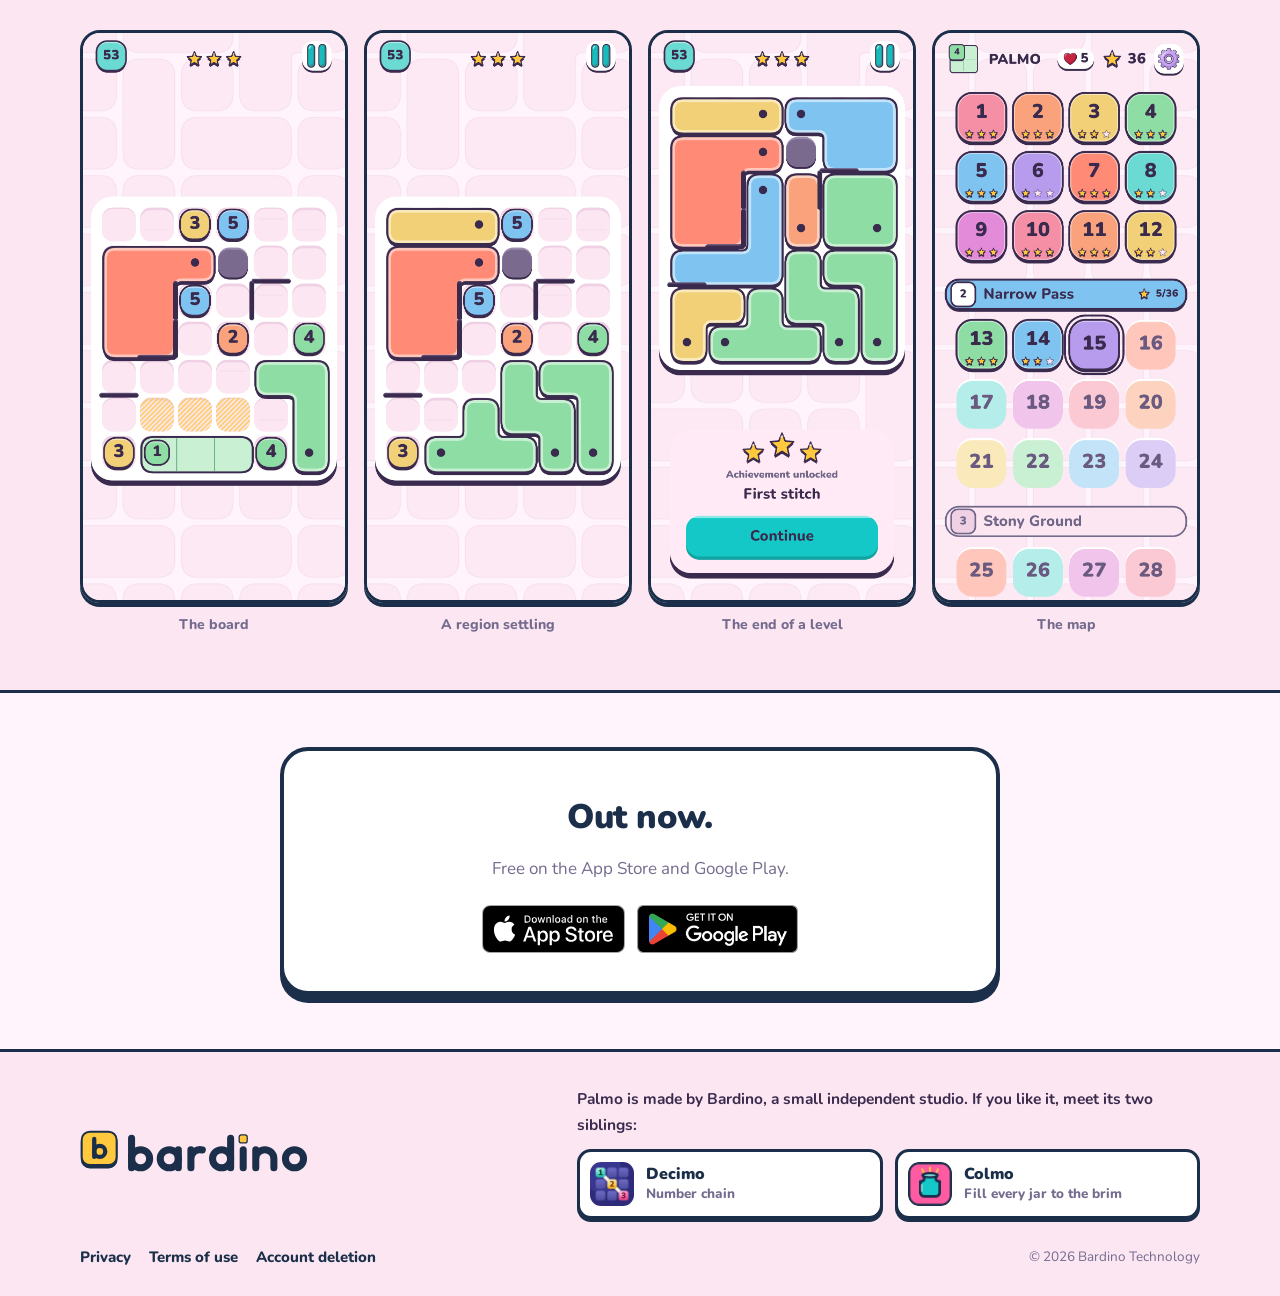
==== commit 259ac1a3: "One footer for the three game sites: Bardino, then the two siblings The footers only said "X is made" ====
--- a/index.html
+++ b/index.html
@@ -67,7 +67,7 @@
         <div>
             <span class="rozet">Out now</span>
             <h1>The number on a seed<br><em>is the size of its region.</em></h1>
-            <p class="alt">Palmo is a quiet puzzle. Every seed carries a number, and that number is how many cells belong to it. Grow each region to exactly its own size, until the board is covered and nothing is left over.</p>
+            <p class="alt">Palmo is made by Bardino, a small independent studio. If you like it, meet its two siblings:</p>
             <p class="kucuk">Free to play. Works offline.</p>
             <div class="magaza"><a href="https://apps.apple.com/app/palmo-number-weave/id6806719070"><img src="/assets/badges/en/app_store.svg" alt="Palmo on the App Store" width="144" height="48"></a><a href="https://play.google.com/store/apps/details?id=com.bardino.palmo"><img src="/assets/badges/en/google_play.png" alt="Palmo on Google Play" width="161" height="48"></a></div>
         </div>
@@ -110,16 +110,22 @@
   "publisher": {"@type": "Organization", "name": "Bardino Technology"}
 }
 </script>
-<footer>
-    <div class="kap">
-        <span>Palmo is made by <a href="https://bardino.app">Bardino Technology</a>.</span>
+<footer class="aile">
+    <div class="kap aile-ust">
+        <a class="aile-marka" href="https://bardino.app/"><svg class="aile-logo" viewBox="0 0 600 124" role="img" aria-label="Bardino"><rect x="4.5" y="13.5" width="91" height="87" rx="21" fill="#1B2F4A" stroke="#1B2F4A" stroke-width="5"/><rect x="4.5" y="7" width="91" height="87" rx="21" fill="#FFC83D" stroke="#1B2F4A" stroke-width="5"/><g fill="none" stroke="#1B2F4A" stroke-width="11.2" stroke-linecap="round"><path d="M37.1 26.1V72.9"/><circle cx="51.5" cy="58.5" r="14.4"/></g><g transform="translate(124 12) scale(.656)"><g fill="none" stroke="currentColor" stroke-width="28" stroke-linecap="round" stroke-linejoin="round"><path d="M16 19V136"/><circle cx="52" cy="100" r="36"/><circle cx="166" cy="100" r="36"/><path d="M202 64V136"/><path d="M252 64V136M252 100A36 36 0 0 1 297.32 65.23"/><circle cx="374" cy="100" r="36"/><path d="M410 19V136"/><path d="M460 64V136"/><path d="M510 64V136M510 100A36 36 0 0 1 582 100V136"/><circle cx="664" cy="100" r="36"/></g><rect x="444" y="5" width="32" height="32" rx="9" fill="#FFC83D" stroke="currentColor" stroke-width="5"/></g></svg></a>
+        <div class="aile-kardes">
+            <p>Palmo is made by Bardino, a small independent studio. If you like it, meet its two siblings:</p>
+            <ul><li><a href="https://decimo.bardino.app/"><img src="/assets/aile/decimo.webp" alt="" width="44" height="44" loading="lazy"><span><b>Decimo</b><small>Number chain</small></span></a></li><li><a href="https://colmo.bardino.app/"><img src="/assets/aile/colmo.webp" alt="" width="44" height="44" loading="lazy"><span><b>Colmo</b><small>Fill every jar to the brim</small></span></a></li></ul>
+        </div>
+    </div>
+    <div class="kap aile-alt">
         <div class="f-baglantilar">
             <a href="/privacy.html">Privacy</a>
             <a href="/terms.html">Terms of use</a>
             <a href="/account-deletion.html">Account deletion</a>
         </div>
+        <span>&copy; 2026 Bardino Technology</span>
     </div>
-    <div class="kap f-alt">&copy; 2026 Bardino Technology</div>
 </footer>
 
 </body>
--- a/css/style.css
+++ b/css/style.css
@@ -235,16 +235,36 @@
 .kapanis .kutu .bolum-alt { margin-bottom: 0; }
 
 /* ── Altbilgi ───────────────────────────────────────────────────────── */
+/* Uc oyun sitesinde ayni yapi (bkz. build.py aile()): Bardino logosu, tek
+   cumle ve iki kardes kart, en altta yasal satir. Burada Palmo'nun
+   kurallariyla ciziliyor: kot daima asagi (0 Npx 0), blur yok. */
 footer {
   border-top: var(--s-patch) solid var(--ink);
-  background: var(--well); padding: 26px 0 30px;
-}
-footer .kap { display: flex; flex-wrap: wrap; gap: 14px; align-items: center; justify-content: space-between; }
-footer span { color: var(--text-2); font-size: 15px; }
+  background: var(--well); padding: 34px 0 26px;
+}
+.aile-ust { display: grid; grid-template-columns: minmax(0, 1fr) minmax(0, 1.35fr); gap: 22px 36px; align-items: center; }
+@media (max-width: 760px) { .aile-ust { grid-template-columns: 1fr; } }
+.aile-marka { display: inline-block; color: var(--head); border-radius: var(--r-chrome); }
+.aile-logo { width: min(230px, 62vw); height: auto; display: block; }
+.aile-kardes p { color: var(--text); font-size: 15.5px; font-weight: 700; margin-bottom: 12px; }
+.aile-kardes ul { list-style: none; display: grid; grid-template-columns: repeat(auto-fit, minmax(200px, 1fr)); gap: 12px; }
+.aile-kardes a {
+  display: flex; align-items: center; gap: 12px; padding: 10px 14px 10px 10px;
+  text-decoration: none; background: var(--surface);
+  border: var(--s-patch) solid var(--ink); border-radius: var(--r-chrome);
+  box-shadow: var(--lift-chrome);
+  transition: transform .12s ease, box-shadow .12s ease;
+}
+.aile-kardes a:hover { transform: translateY(-1px); box-shadow: 0 4px 0 var(--ink); }
+.aile-kardes img { width: 44px; height: 44px; border-radius: 11px; flex: none; }
+.aile-kardes b { display: block; color: var(--head); font-size: 16px; font-weight: 900; line-height: 1.2; }
+.aile-kardes small { display: block; color: var(--text-2); font-size: 13.5px; font-weight: 800; line-height: 1.35; }
+.aile-alt { display: flex; flex-wrap: wrap; gap: 10px 18px; align-items: center; justify-content: space-between; margin-top: 26px; }
+.aile-alt > span { color: var(--text-2); font-size: 13.5px; }
+@media (prefers-reduced-motion: reduce) { .aile-kardes a { transition: none; } }
 .f-baglantilar { display: flex; gap: 18px; flex-wrap: wrap; }
 .f-baglantilar a { color: var(--head); font-weight: 800; font-size: 15px; text-decoration: none; }
 .f-baglantilar a:hover { color: var(--pink-dark); text-decoration: underline; }
-.f-alt { margin-top: 14px; color: var(--text-2); font-size: 13.5px; justify-content: flex-start; }
 
 /* Klavye ile gezenin nerede oldugu gorunsun. */
 a:focus-visible {
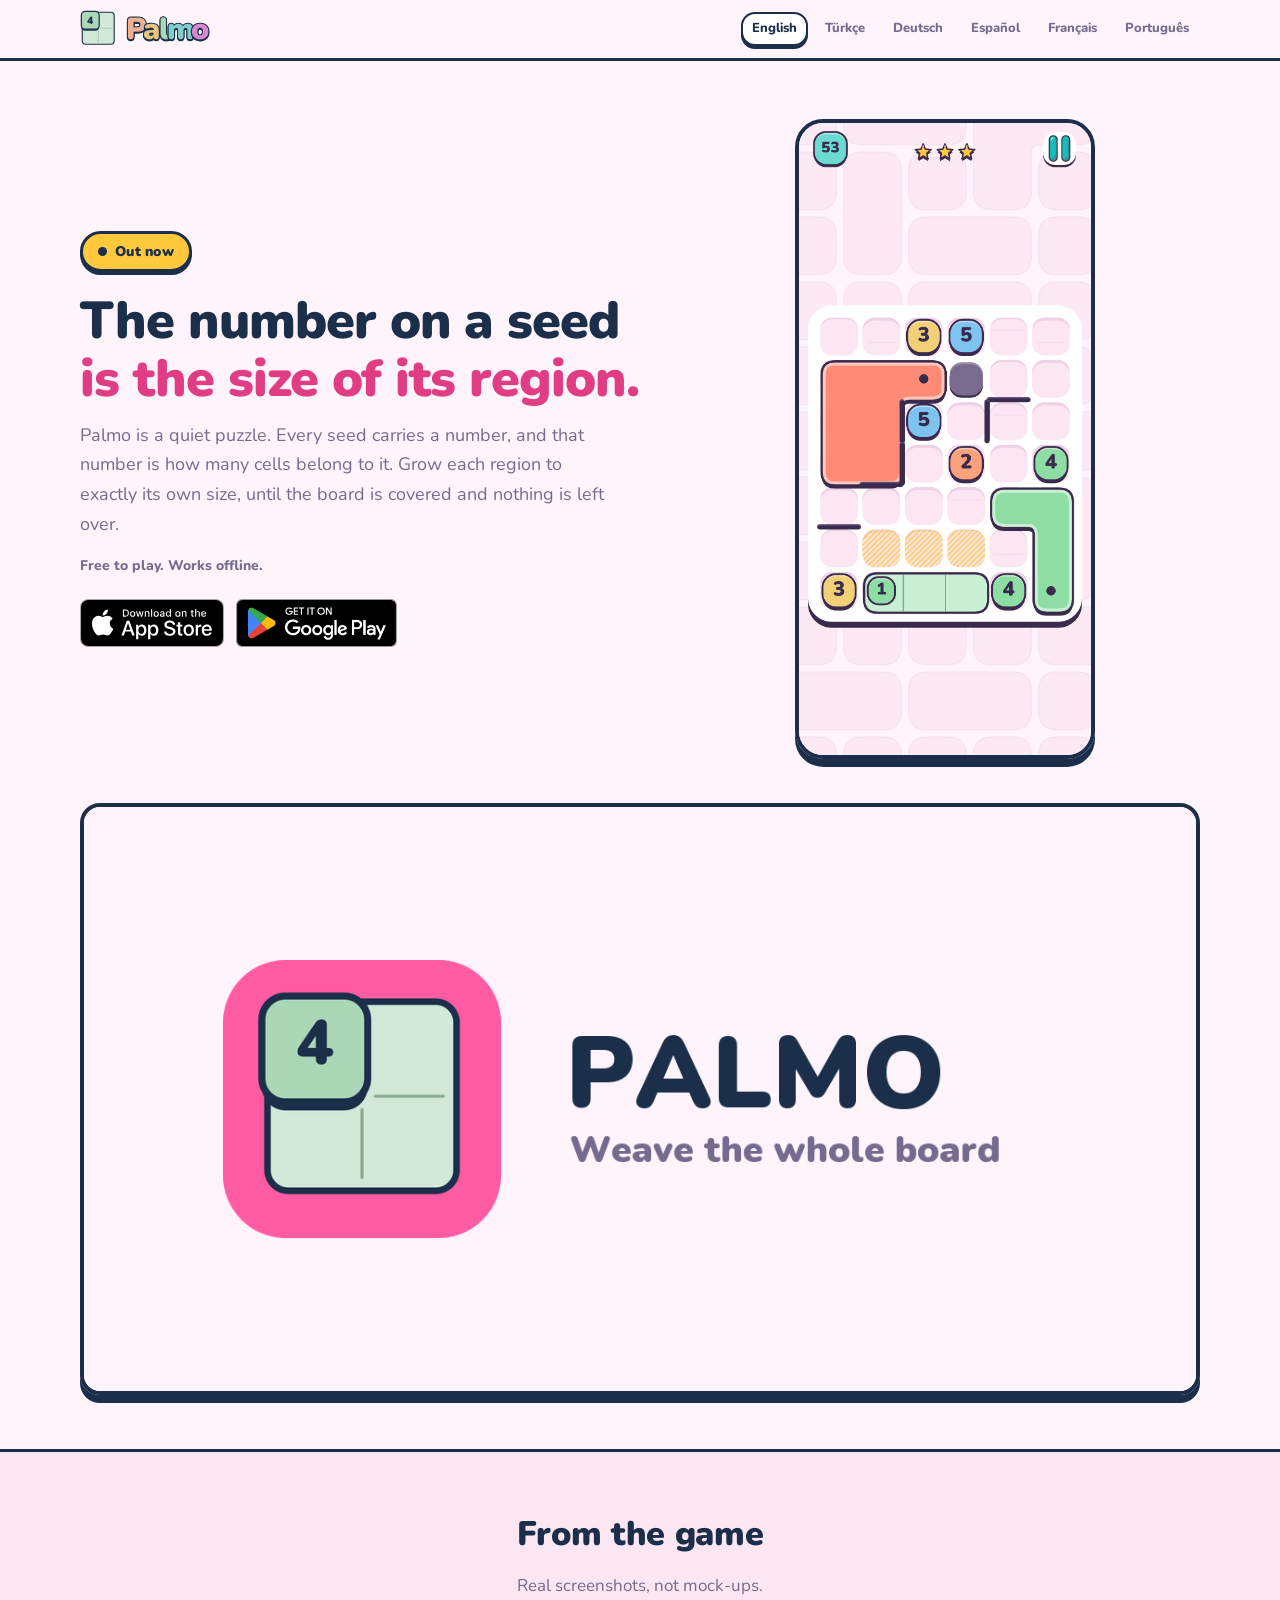
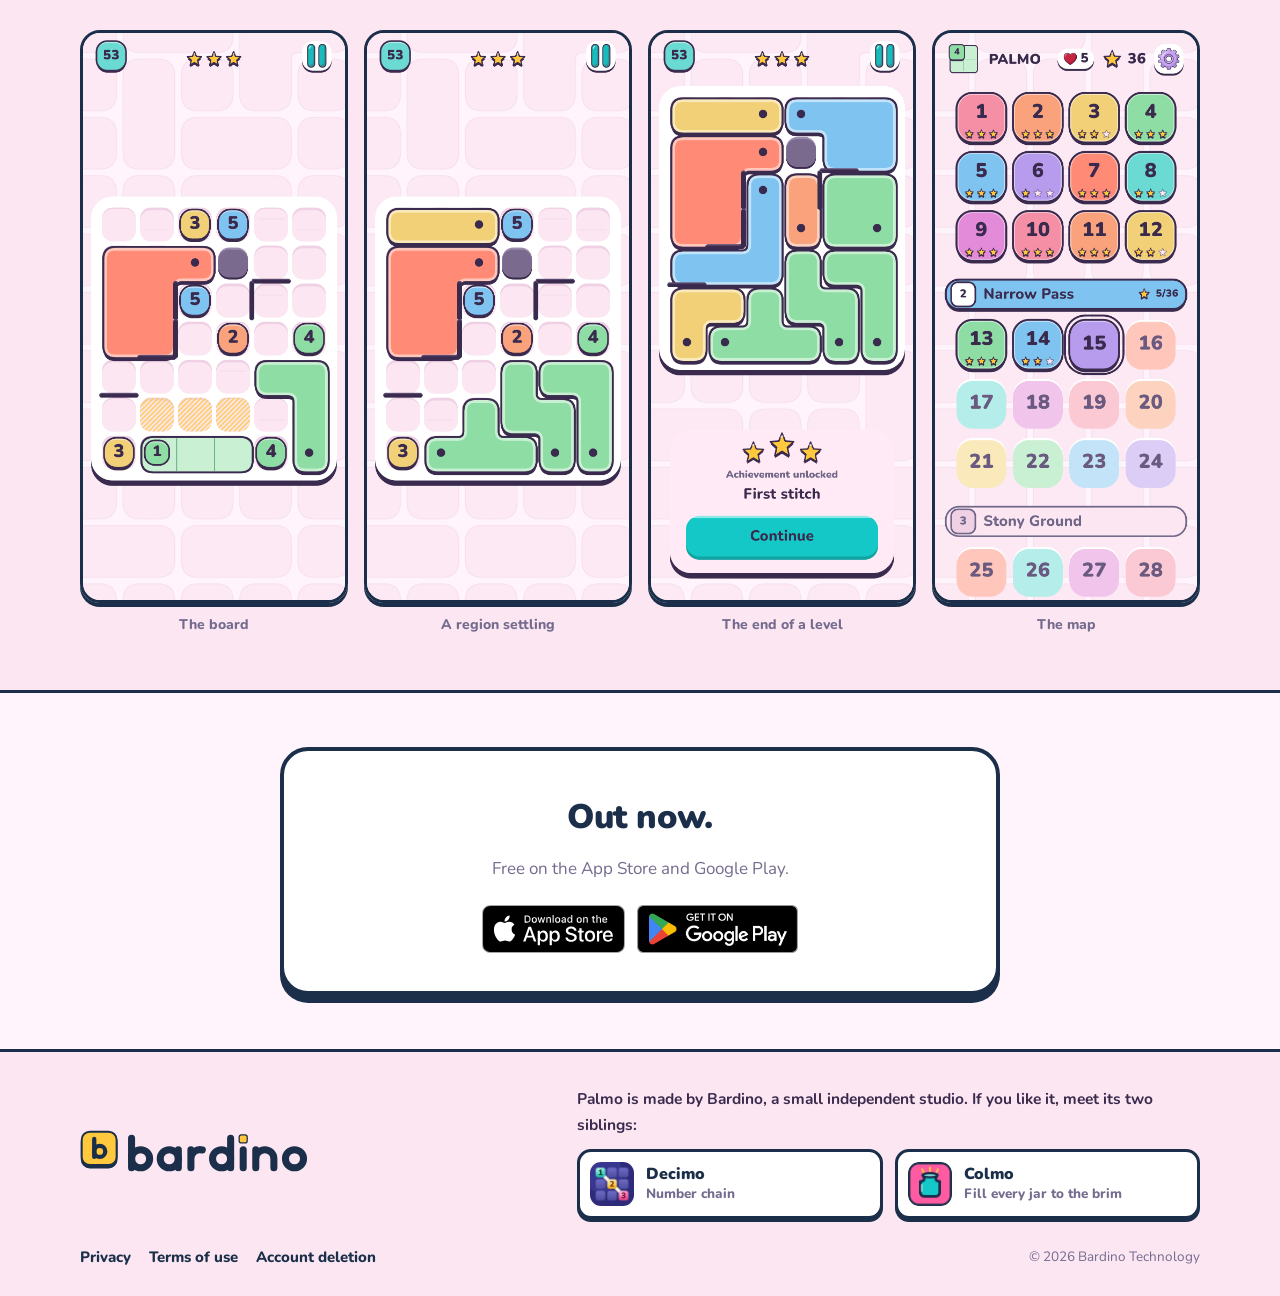
==== commit 1f5e575d: "Give the hero paragraph its text back The footer change added a second "lead" key to each language's" ====
--- a/index.html
+++ b/index.html
@@ -67,7 +67,7 @@
         <div>
             <span class="rozet">Out now</span>
             <h1>The number on a seed<br><em>is the size of its region.</em></h1>
-            <p class="alt">Palmo is made by Bardino, a small independent studio. If you like it, meet its two siblings:</p>
+            <p class="alt">Palmo is a quiet puzzle. Every seed carries a number, and that number is how many cells belong to it. Grow each region to exactly its own size, until the board is covered and nothing is left over.</p>
             <p class="kucuk">Free to play. Works offline.</p>
             <div class="magaza"><a href="https://apps.apple.com/app/palmo-number-weave/id6806719070"><img src="/assets/badges/en/app_store.svg" alt="Palmo on the App Store" width="144" height="48"></a><a href="https://play.google.com/store/apps/details?id=com.bardino.palmo"><img src="/assets/badges/en/google_play.png" alt="Palmo on Google Play" width="161" height="48"></a></div>
         </div>
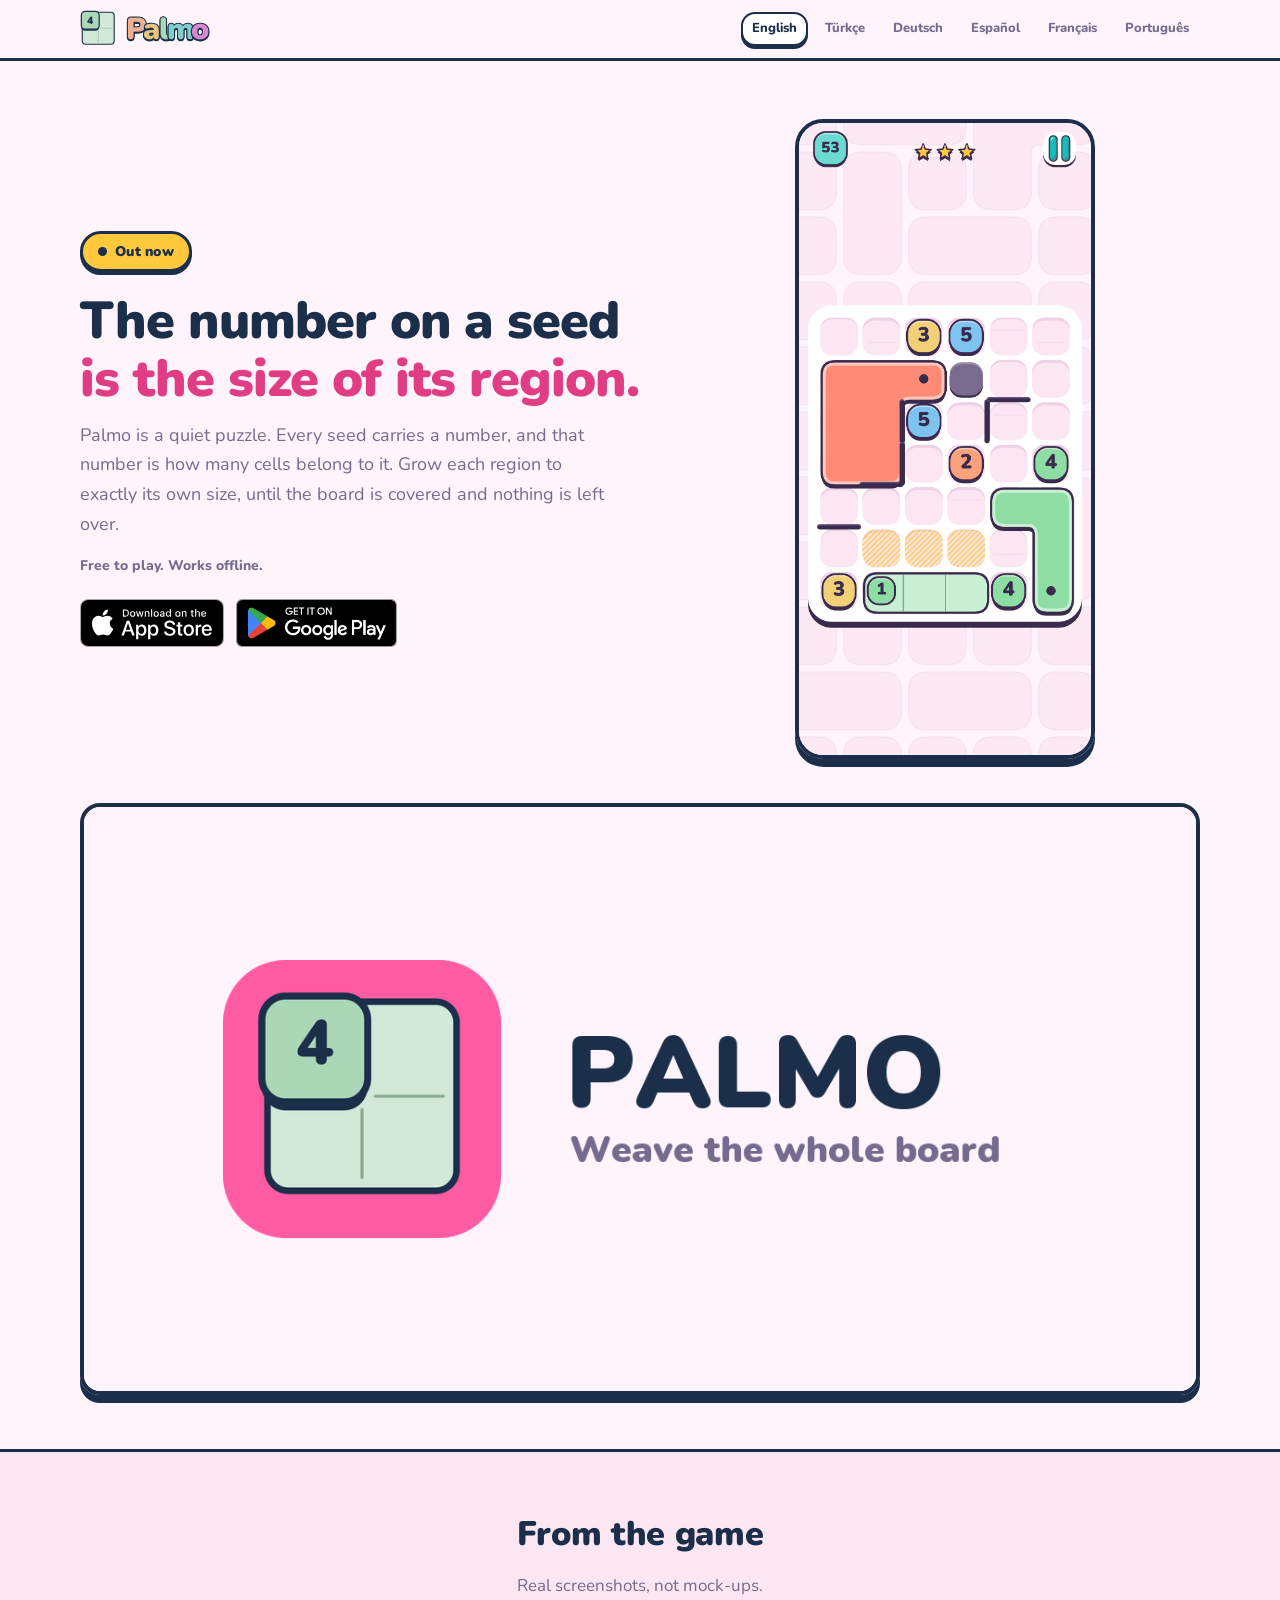
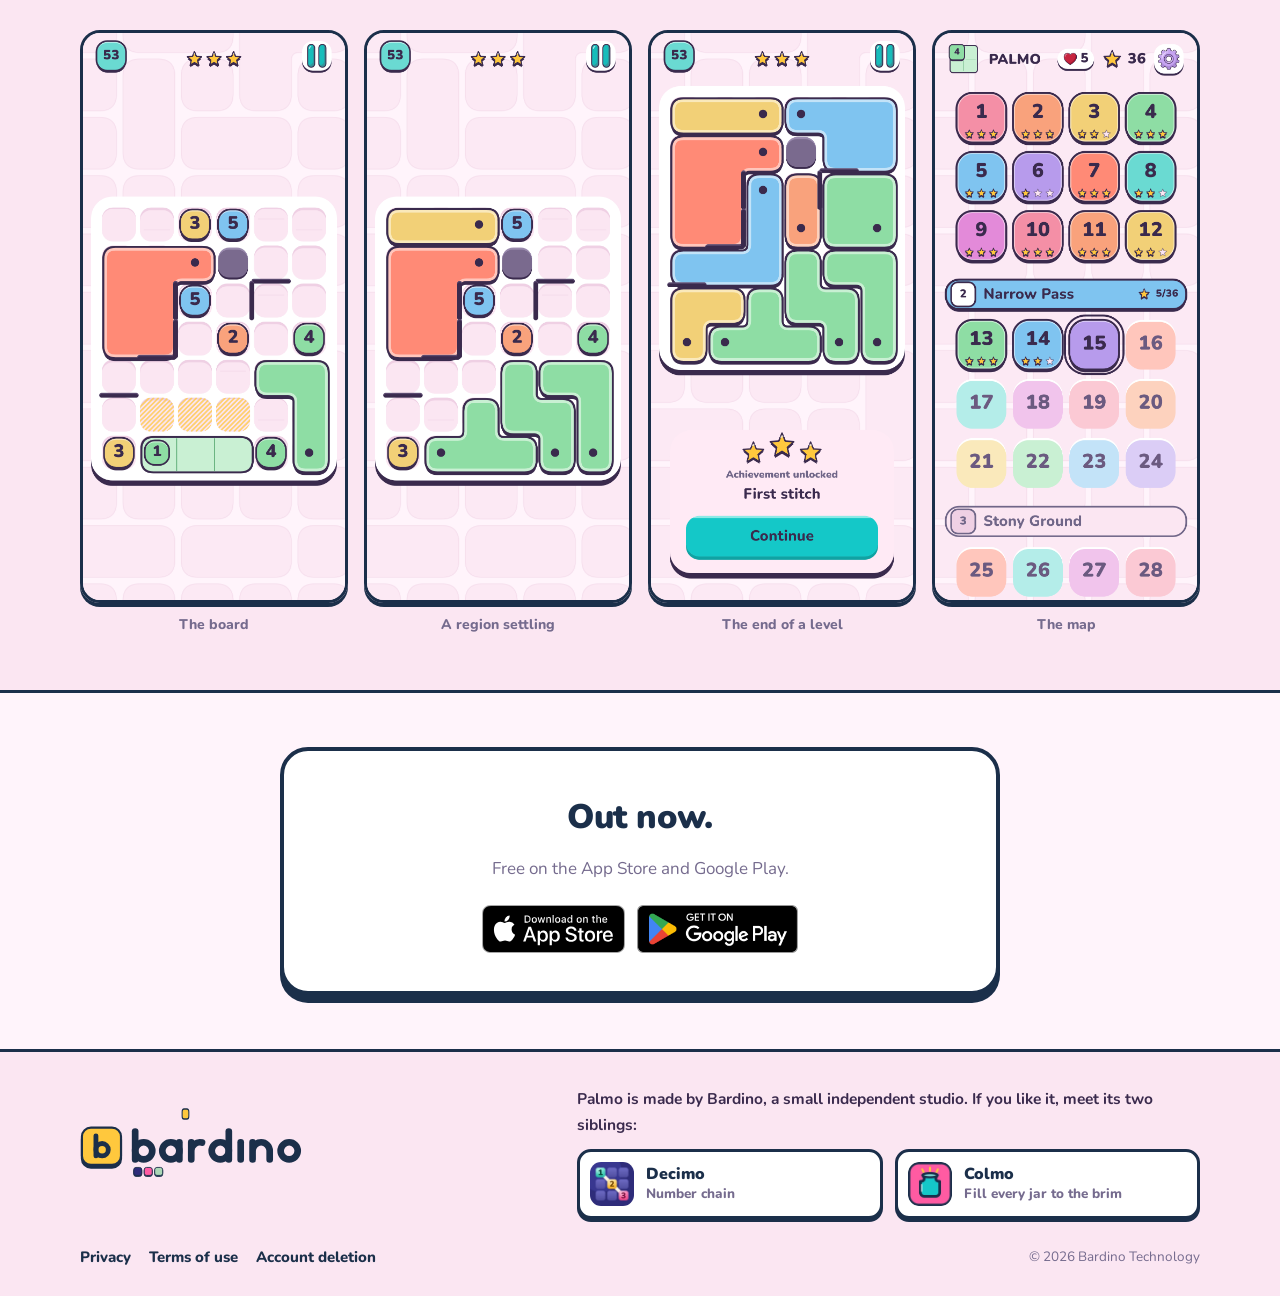
==== commit b76477f3: "Footer Bardino logo becomes the intro lockup and plays it once The logo in the shared footer is now " ====
--- a/index.html
+++ b/index.html
@@ -112,7 +112,7 @@
 </script>
 <footer class="aile">
     <div class="kap aile-ust">
-        <a class="aile-marka" href="https://bardino.app/"><svg class="aile-logo" viewBox="0 0 600 124" role="img" aria-label="Bardino"><rect x="4.5" y="13.5" width="91" height="87" rx="21" fill="#1B2F4A" stroke="#1B2F4A" stroke-width="5"/><rect x="4.5" y="7" width="91" height="87" rx="21" fill="#FFC83D" stroke="#1B2F4A" stroke-width="5"/><g fill="none" stroke="#1B2F4A" stroke-width="11.2" stroke-linecap="round"><path d="M37.1 26.1V72.9"/><circle cx="51.5" cy="58.5" r="14.4"/></g><g transform="translate(124 12) scale(.656)"><g fill="none" stroke="currentColor" stroke-width="28" stroke-linecap="round" stroke-linejoin="round"><path d="M16 19V136"/><circle cx="52" cy="100" r="36"/><circle cx="166" cy="100" r="36"/><path d="M202 64V136"/><path d="M252 64V136M252 100A36 36 0 0 1 297.32 65.23"/><circle cx="374" cy="100" r="36"/><path d="M410 19V136"/><path d="M460 64V136"/><path d="M510 64V136M510 100A36 36 0 0 1 582 100V136"/><circle cx="664" cy="100" r="36"/></g><rect x="444" y="5" width="32" height="32" rx="9" fill="#FFC83D" stroke="currentColor" stroke-width="5"/></g></svg></a>
+        <a class="aile-marka" href="https://bardino.app/"><svg class="aile-logo bardino-intro" viewBox="0 0 600 150" data-bardino-intro role="img" aria-label="Bardino"><g class="bi-mark"><g transform="translate(0 6) scale(1.12)"><rect x="4.5" y="9.5" width="91" height="87" rx="21" class="bi-ef bi-es" stroke-width="5"/><rect x="4.5" y="3" width="91" height="87" rx="21" fill="#FFC83D" class="bi-es" stroke-width="5"/><g fill="none" stroke="#1B2F4A" stroke-width="11.2" stroke-linecap="round"><path d="M37.1 22.1V68.9"/><circle cx="51.5" cy="54.5" r="14.4"/></g></g></g><g class="bi-word"><g transform="translate(134 8) scale(.62)" fill="none" stroke="currentColor" stroke-width="28" stroke-linecap="round" stroke-linejoin="round"><path d="M16 19V136"/><circle cx="52" cy="100" r="36"/><circle cx="166" cy="100" r="36"/><path d="M202 64V136"/><path d="M252 64V136M252 100A36 36 0 0 1 297.32 65.23"/><circle cx="374" cy="100" r="36"/><path d="M410 19V136"/><path d="M460 64V136"/><path d="M510 64V136M510 100A36 36 0 0 1 582 100V136"/><circle cx="664" cy="100" r="36"/></g></g><g transform="translate(139 112) scale(.65)"><g class="bi-stone"><rect x="2" y="6" width="32" height="32" rx="9" class="bi-ef bi-es" stroke-width="3.5"/><rect x="2" y="2" width="32" height="32" rx="9" fill="#2E2C7A" class="bi-es" stroke-width="3.5"/></g><g class="bi-stone"><rect x="44" y="6" width="32" height="32" rx="9" class="bi-ef bi-es" stroke-width="3.5"/><rect x="44" y="2" width="32" height="32" rx="9" fill="#FF5BA3" class="bi-es" stroke-width="3.5"/></g><g class="bi-stone"><rect x="86" y="6" width="32" height="32" rx="9" class="bi-ef bi-es" stroke-width="3.5"/><rect x="86" y="2" width="32" height="32" rx="9" fill="#ABD7B6" class="bi-es" stroke-width="3.5"/></g></g><g class="bi-dot" transform="translate(419.2 30.94)"><rect x="-9.92" y="-19.84" width="19.84" height="19.84" rx="5.58" fill="#FFC83D" class="bi-es" stroke-width="3.1"/></g></svg></a>
         <div class="aile-kardes">
             <p>Palmo is made by Bardino, a small independent studio. If you like it, meet its two siblings:</p>
             <ul><li><a href="https://decimo.bardino.app/"><img src="/assets/aile/decimo.webp" alt="" width="44" height="44" loading="lazy"><span><b>Decimo</b><small>Number chain</small></span></a></li><li><a href="https://colmo.bardino.app/"><img src="/assets/aile/colmo.webp" alt="" width="44" height="44" loading="lazy"><span><b>Colmo</b><small>Fill every jar to the brim</small></span></a></li></ul>
@@ -128,5 +128,6 @@
     </div>
 </footer>
 
+<script src="/assets/bardino-intro.js" defer></script>
 </body>
 </html>
--- a/css/style.css
+++ b/css/style.css
@@ -271,3 +271,11 @@
   outline: var(--s-patch) solid var(--teal-dark);
   outline-offset: 3px; border-radius: 4px;
 }
+
+/* Bardino kilidi ve acilis filmi (assets/bardino-intro.js). Nokta ucarken
+   kutunun ustune cikiyor; overflow gorunur olmali. Kontur ve golge rengi
+   --bi-edge'den, yazi currentColor'dan. */
+.bardino-intro { overflow: visible; }
+.bardino-intro .bi-ef { fill: var(--bi-edge, #1B2F4A); }
+.bardino-intro .bi-es { stroke: var(--bi-edge, #1B2F4A); }
+.aile-marka { --bi-edge: var(--ink); }
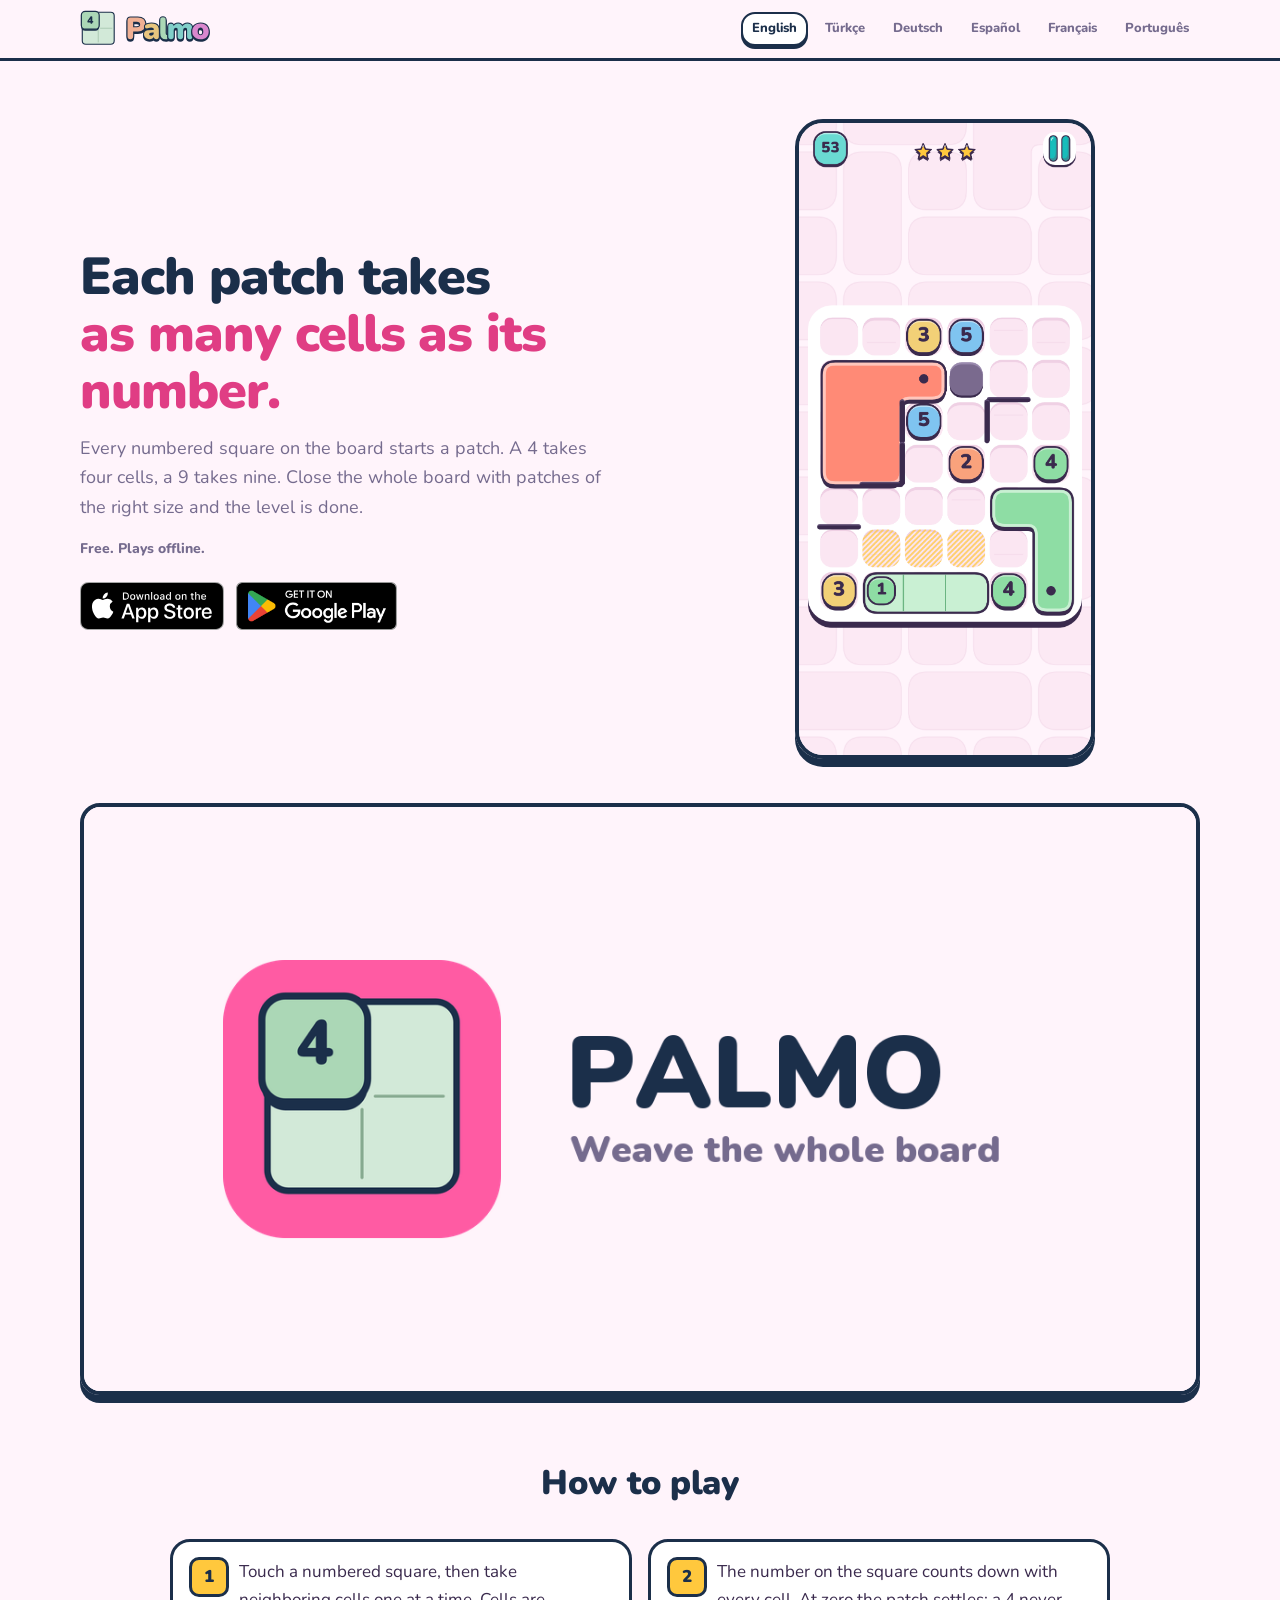
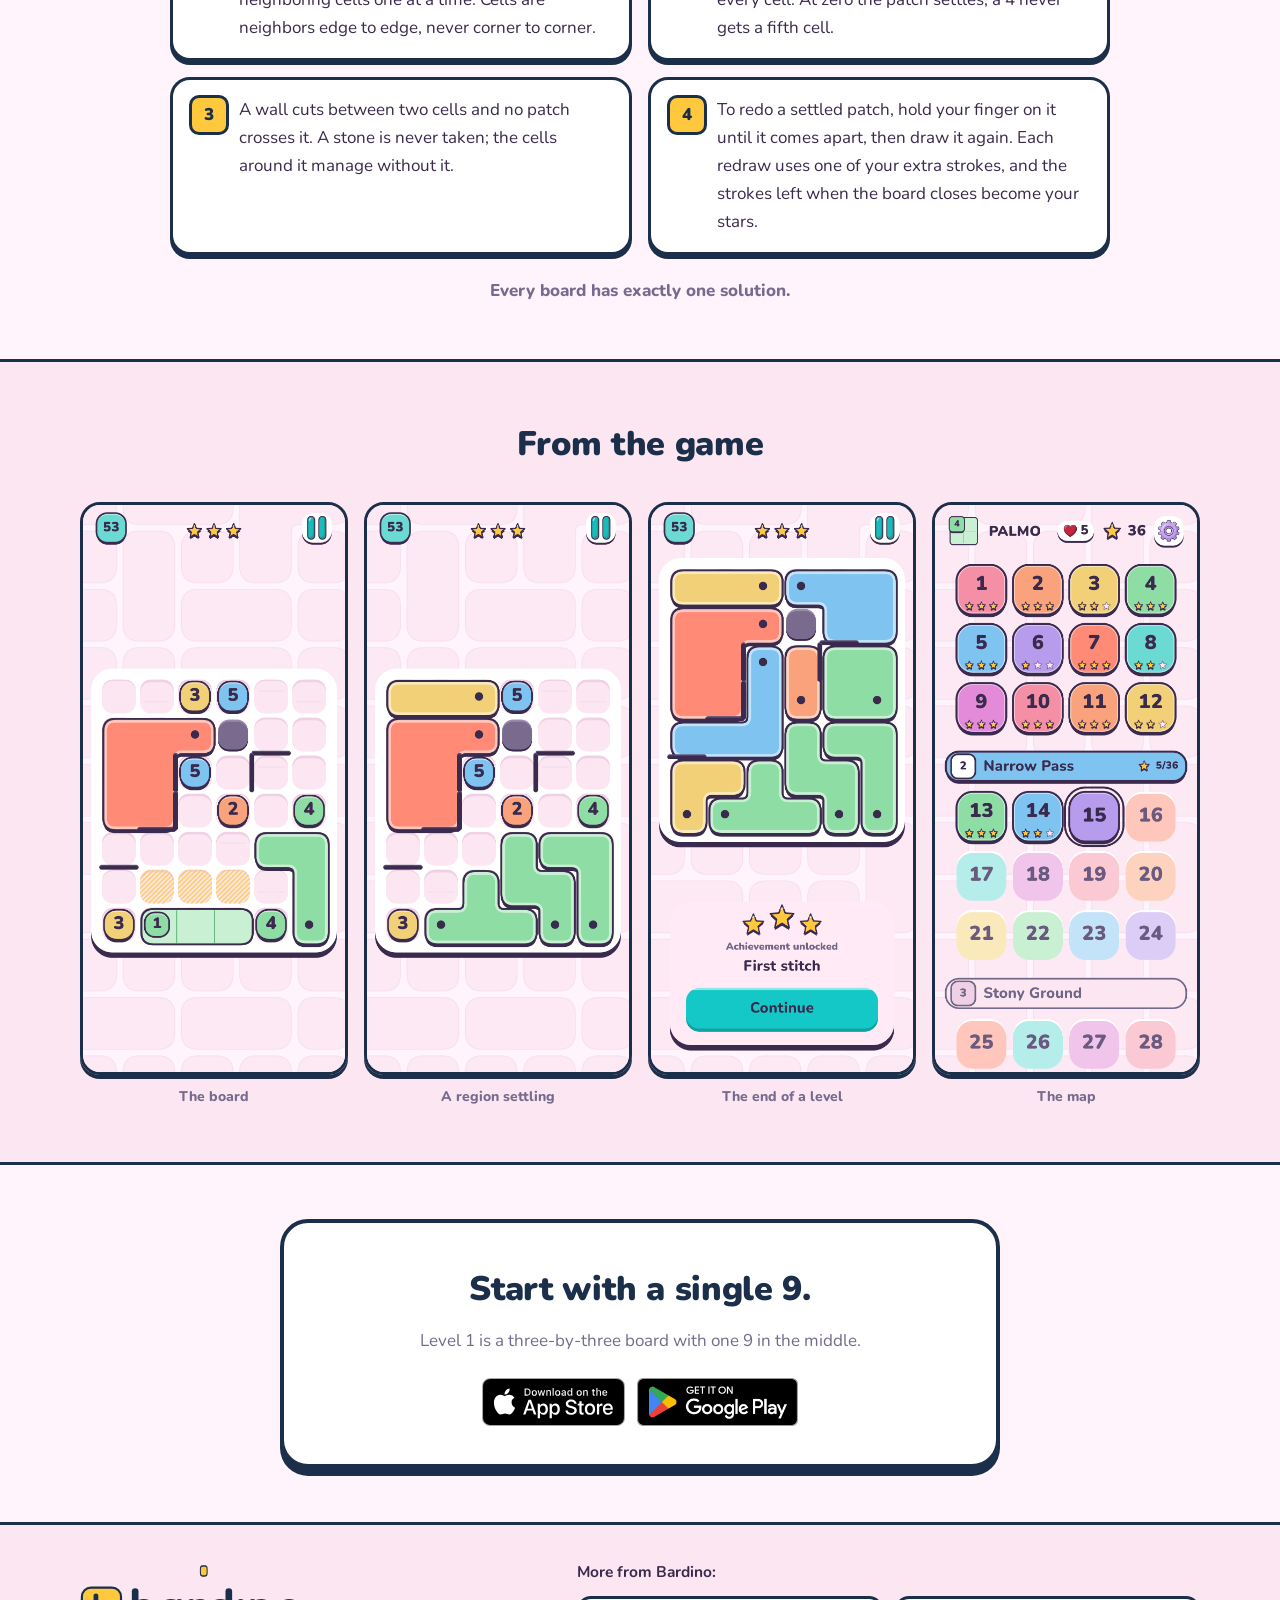
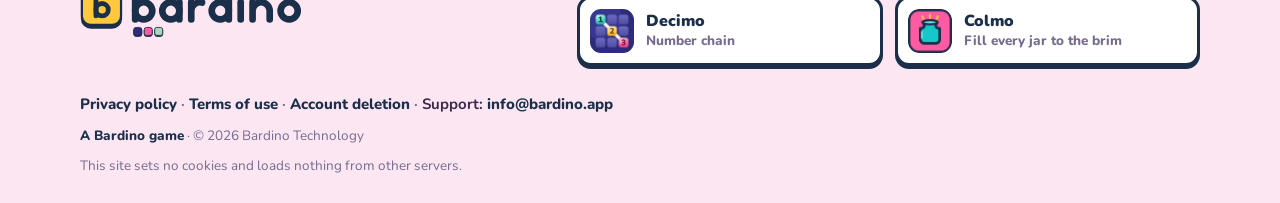
==== commit 17e28422: "Plain rules, one footer, local fonts and an accessible logo for Palmo The outside audit of 14 Octobe" ====
--- a/index.html
+++ b/index.html
@@ -3,12 +3,12 @@
 <head>
     <meta charset="UTF-8">
     <meta name="viewport" content="width=device-width, initial-scale=1.0">
-    <meta name="description" content="A quiet puzzle. The number on a seed is how many cells its region holds; grow every region to its own size until the board is covered. Free on Android and iOS.">
+    <meta name="description" content="A number puzzle about regions: each numbered square starts a patch that takes exactly as many cells as its number. Free on Android and iOS.">
     <meta name="robots" content="index, follow">
     <meta property="og:type" content="website">
     <meta property="og:url" content="https://palmo.bardino.app/">
-    <meta property="og:title" content="Palmo - Weave the whole board">
-    <meta property="og:description" content="A quiet puzzle. The number on a seed is how many cells its region holds; grow every region to its own size until the board is covered. Free on Android and iOS.">
+    <meta property="og:title" content="Palmo: Number Weave">
+    <meta property="og:description" content="A number puzzle about regions: each numbered square starts a patch that takes exactly as many cells as its number. Free on Android and iOS.">
     <meta property="og:locale" content="en_US">
     <meta property="og:site_name" content="Palmo">
     <meta property="og:image" content="https://palmo.bardino.app/assets/palmo-share.png">
@@ -16,32 +16,30 @@
     <meta property="og:image:height" content="630">
     <meta name="twitter:image" content="https://palmo.bardino.app/assets/palmo-share.png">
     <meta name="twitter:card" content="summary_large_image">
-    <meta name="twitter:title" content="Palmo - Weave the whole board">
-    <meta name="twitter:description" content="A quiet puzzle. The number on a seed is how many cells its region holds; grow every region to its own size until the board is covered. Free on Android and iOS.">
+    <meta name="twitter:title" content="Palmo: Number Weave">
+    <meta name="twitter:description" content="A number puzzle about regions: each numbered square starts a patch that takes exactly as many cells as its number. Free on Android and iOS.">
     <meta name="theme-color" content="#FFF4FB" media="(prefers-color-scheme: light)">
     <meta name="theme-color" content="#1B2F4A" media="(prefers-color-scheme: dark)">
-    <title>Palmo - Weave the whole board</title>
+    <title>Palmo: Number Weave</title>
     <link rel="canonical" href="https://palmo.bardino.app/">
     <link rel="alternate" hreflang="en" href="https://palmo.bardino.app/">
     <link rel="alternate" hreflang="tr" href="https://palmo.bardino.app/tr/">
     <link rel="alternate" hreflang="de" href="https://palmo.bardino.app/de/">
     <link rel="alternate" hreflang="es" href="https://palmo.bardino.app/es/">
     <link rel="alternate" hreflang="fr" href="https://palmo.bardino.app/fr/">
-    <link rel="alternate" hreflang="pt" href="https://palmo.bardino.app/pt/">
+    <link rel="alternate" hreflang="pt-BR" href="https://palmo.bardino.app/pt/">
     <link rel="alternate" hreflang="x-default" href="https://palmo.bardino.app/">
     <link rel="icon" type="image/svg+xml" href="/assets/palmo-mark.svg">
     <link rel="apple-touch-icon" href="/assets/palmo-icon.png">
     <link rel="manifest" href="/manifest.json">
-    <link rel="preconnect" href="https://fonts.googleapis.com">
-    <link rel="preconnect" href="https://fonts.gstatic.com" crossorigin>
-    <link href="https://fonts.googleapis.com/css2?family=Nunito:wght@400;700;800;900&display=swap" rel="stylesheet">
+    <link rel="preload" href="/assets/fonts/nunito-900.woff2" as="font" type="font/woff2" crossorigin>
+    <link rel="preload" href="/assets/fonts/nunito-400.woff2" as="font" type="font/woff2" crossorigin>
     <link rel="stylesheet" href="/css/style.css">
 </head>
 <body>
 <header class="ust">
     <div class="kap">
         <a class="marka" href="/"><svg class="kilit" focusable="false" xmlns="http://www.w3.org/2000/svg" viewBox="-12 -12 700 200" role="img" aria-label="Palmo">
-<title>Palmo</title>
 <g transform="scale(0.84)"><rect x="0" y="0" width="200" height="200" rx="22" fill="#D2E9D8" stroke="#1B2F4A" stroke-width="7"></rect>
 <line x1="100" y1="14" x2="100" y2="86" stroke="#89AC92" stroke-width="3.2" stroke-linecap="round"></line>
 <line x1="100" y1="114" x2="100" y2="186" stroke="#89AC92" stroke-width="3.2" stroke-linecap="round"></line>
@@ -49,26 +47,25 @@
 <line x1="114" y1="100" x2="186" y2="100" stroke="#89AC92" stroke-width="3.2" stroke-linecap="round"></line>
 <rect x="-6" y="-6" width="112" height="112" rx="25" fill="#1B2F4A" transform="translate(0,9)"></rect>
 <rect x="-6" y="-6" width="112" height="112" rx="25" fill="#ABD7B6" stroke="#1B2F4A" stroke-width="7.5"></rect>
-<text x="50" y="50" text-anchor="middle" dominant-baseline="central" font-family="Nunito, system-ui, sans-serif" font-weight="900" font-size="66" fill="#1B2F4A">4</text></g>
-<g transform="translate(228,0)" font-family="Nunito, system-ui, sans-serif" font-weight="900" font-size="160" stroke="#1B2F4A" stroke-width="11" paint-order="stroke fill" stroke-linejoin="round">
-<text x="0" y="148" fill="#1B2F4A">P</text><text x="0" y="140" fill="#F0B094">P</text>
-<text x="92" y="148" fill="#1B2F4A">a</text><text x="92" y="140" fill="#E7C57E">a</text>
-<text x="174" y="148" fill="#1B2F4A">l</text><text x="174" y="140" fill="#ABD7B6">l</text>
-<text x="216" y="148" fill="#1B2F4A">m</text><text x="216" y="140" fill="#81CFC9">m</text>
-<text x="346" y="148" fill="#1B2F4A">o</text><text x="346" y="140" fill="#D987CE">o</text>
+<path d="M57 72.31Q54.22 72.31 52.67 70.79Q51.12 69.27 51.12 66.3L51.12 63.93L37.86 63.93Q34.95 63.93 33.34 62.61Q31.72 61.29 31.72 58.58Q31.72 57 32.31 55.51Q32.91 54.03 34.42 51.91L50.53 28.42Q51.85 26.44 53.5 25.51Q55.15 24.59 57.39 24.59Q59.9 24.59 61.35 26.07Q62.8 27.56 62.8 30.6L62.8 54.75L64.39 54.75Q66.9 54.75 68.18 55.94Q69.47 57.13 69.47 59.31Q69.47 61.55 68.18 62.74Q66.9 63.93 64.39 63.93L62.8 63.93L62.8 66.3Q62.8 69.21 61.32 70.76Q59.83 72.31 57 72.31ZM51.12 54.75L51.12 39.18L52.97 39.18L40.56 57.59L40.56 54.75Z" fill="#1B2F4A"/></g>
+<g transform="translate(228,0)" stroke="#1B2F4A" stroke-width="11" paint-order="stroke fill" stroke-linejoin="round">
+<path d="M24.96 149.44Q17.92 149.44 14.08 145.52Q10.24 141.6 10.24 134.56L10.24 50.08Q10.24 42.88 14.16 39.04Q18.08 35.2 25.12 35.2L64.48 35.2Q83.68 35.2 94.16 45.04Q104.64 54.88 104.64 72.16Q104.64 89.44 94.16 99.28Q83.68 109.12 64.48 109.12L39.68 109.12L39.68 134.56Q39.68 141.6 36 145.52Q32.32 149.44 24.96 149.44ZM39.68 86.56L59.36 86.56Q67.68 86.56 72.16 82.96Q76.64 79.36 76.64 72.16Q76.64 64.8 72.16 61.28Q67.68 57.76 59.36 57.76L39.68 57.76Z" fill="#1B2F4A"/><path d="M24.96 141.44Q17.92 141.44 14.08 137.52Q10.24 133.6 10.24 126.56L10.24 42.08Q10.24 34.88 14.16 31.04Q18.08 27.2 25.12 27.2L64.48 27.2Q83.68 27.2 94.16 37.04Q104.64 46.88 104.64 64.16Q104.64 81.44 94.16 91.28Q83.68 101.12 64.48 101.12L39.68 101.12L39.68 126.56Q39.68 133.6 36 137.52Q32.32 141.44 24.96 141.44ZM39.68 78.56L59.36 78.56Q67.68 78.56 72.16 74.96Q76.64 71.36 76.64 64.16Q76.64 56.8 72.16 53.28Q67.68 49.76 59.36 49.76L39.68 49.76Z" fill="#F0B094"/>
+<path d="M127.68 149.76Q118.56 149.76 111.6 146.4Q104.64 143.04 100.72 137.2Q96.8 131.36 96.8 123.84Q96.8 115.2 101.28 110.24Q105.76 105.28 115.68 103.12Q125.6 100.96 142.08 100.96L150.88 100.96L150.88 114.4L142.08 114.4Q135.84 114.4 131.76 115.28Q127.68 116.16 125.76 118Q123.84 119.84 123.84 122.72Q123.84 126.4 126.48 128.8Q129.12 131.2 134.08 131.2Q138.08 131.2 141.2 129.44Q144.32 127.68 146.24 124.56Q148.16 121.44 148.16 117.28L148.16 98.72Q148.16 92.96 145.2 90.56Q142.24 88.16 135.04 88.16Q131.2 88.16 126.4 89.04Q121.6 89.92 115.68 92.16Q111.36 93.76 108.32 92.64Q105.28 91.52 103.6 88.8Q101.92 86.08 102 82.88Q102.08 79.68 104.08 76.8Q106.08 73.92 110.24 72.32Q117.92 69.44 124.4 68.48Q130.88 67.52 136.32 67.52Q149.44 67.52 158 71.28Q166.56 75.04 170.8 82.8Q175.04 90.56 175.04 102.72L175.04 135.04Q175.04 142.08 171.68 145.76Q168.32 149.44 161.92 149.44Q155.36 149.44 151.92 145.76Q148.48 142.08 148.48 135.04L148.48 130.88L149.44 133.12Q148.64 138.24 145.76 141.92Q142.88 145.6 138.24 147.68Q133.6 149.76 127.68 149.76Z" fill="#1B2F4A"/><path d="M127.68 141.76Q118.56 141.76 111.6 138.4Q104.64 135.04 100.72 129.2Q96.8 123.36 96.8 115.84Q96.8 107.2 101.28 102.24Q105.76 97.28 115.68 95.12Q125.6 92.96 142.08 92.96L150.88 92.96L150.88 106.4L142.08 106.4Q135.84 106.4 131.76 107.28Q127.68 108.16 125.76 110Q123.84 111.84 123.84 114.72Q123.84 118.4 126.48 120.8Q129.12 123.2 134.08 123.2Q138.08 123.2 141.2 121.44Q144.32 119.68 146.24 116.56Q148.16 113.44 148.16 109.28L148.16 90.72Q148.16 84.96 145.2 82.56Q142.24 80.16 135.04 80.16Q131.2 80.16 126.4 81.04Q121.6 81.92 115.68 84.16Q111.36 85.76 108.32 84.64Q105.28 83.52 103.6 80.8Q101.92 78.08 102 74.88Q102.08 71.68 104.08 68.8Q106.08 65.92 110.24 64.32Q117.92 61.44 124.4 60.48Q130.88 59.52 136.32 59.52Q149.44 59.52 158 63.28Q166.56 67.04 170.8 74.8Q175.04 82.56 175.04 94.72L175.04 127.04Q175.04 134.08 171.68 137.76Q168.32 141.44 161.92 141.44Q155.36 141.44 151.92 137.76Q148.48 134.08 148.48 127.04L148.48 122.88L149.44 125.12Q148.64 130.24 145.76 133.92Q142.88 137.6 138.24 139.68Q133.6 141.76 127.68 141.76Z" fill="#E7C57E"/>
+<path d="M212.24 149.76Q196.88 149.76 189.6 141.52Q182.32 133.28 182.32 116.64L182.32 48.16Q182.32 41.12 186 37.44Q189.68 33.76 196.4 33.76Q203.28 33.76 207.04 37.44Q210.8 41.12 210.8 48.16L210.8 115.68Q210.8 121.6 213.12 124.32Q215.44 127.04 219.12 127.04Q220.24 127.04 221.44 126.8Q222.64 126.56 224.08 126.4Q226.8 126.4 228.16 128.48Q229.52 130.56 229.52 136.96Q229.52 142.56 227.28 145.36Q225.04 148.16 220.4 148.96Q219.12 149.12 216.72 149.44Q214.32 149.76 212.24 149.76Z" fill="#1B2F4A"/><path d="M212.24 141.76Q196.88 141.76 189.6 133.52Q182.32 125.28 182.32 108.64L182.32 40.16Q182.32 33.12 186 29.44Q189.68 25.76 196.4 25.76Q203.28 25.76 207.04 29.44Q210.8 33.12 210.8 40.16L210.8 107.68Q210.8 113.6 213.12 116.32Q215.44 119.04 219.12 119.04Q220.24 119.04 221.44 118.8Q222.64 118.56 224.08 118.4Q226.8 118.4 228.16 120.48Q229.52 122.56 229.52 128.96Q229.52 134.56 227.28 137.36Q225.04 140.16 220.4 140.96Q219.12 141.12 216.72 141.44Q214.32 141.76 212.24 141.76Z" fill="#ABD7B6"/>
+<path d="M238.72 149.44Q232 149.44 228.32 145.76Q224.64 142.08 224.64 135.04L224.64 82.08Q224.64 75.2 228.24 71.52Q231.84 67.84 238.56 67.84Q245.28 67.84 248.8 71.52Q252.32 75.2 252.32 82.08L252.32 90.88L250.56 83.04Q253.92 76 260.56 71.76Q267.2 67.52 276.32 67.52Q284.96 67.52 291.12 71.68Q297.28 75.84 300 84.32L297.76 84.32Q301.44 76.48 308.8 72Q316.16 67.52 325.12 67.52Q334.4 67.52 340.32 71.12Q346.24 74.72 349.2 82.32Q352.16 89.92 352.16 101.44L352.16 135.04Q352.16 142.08 348.4 145.76Q344.64 149.44 337.76 149.44Q331.04 149.44 327.36 145.76Q323.68 142.08 323.68 135.04L323.68 102.24Q323.68 95.36 321.6 92.32Q319.52 89.28 314.72 89.28Q308.8 89.28 305.68 93.44Q302.56 97.6 302.56 105.28L302.56 135.04Q302.56 142.08 298.88 145.76Q295.2 149.44 288.32 149.44Q281.44 149.44 277.76 145.76Q274.08 142.08 274.08 135.04L274.08 102.24Q274.08 95.36 272 92.32Q269.92 89.28 265.12 89.28Q259.36 89.28 256.24 93.44Q253.12 97.6 253.12 105.28L253.12 135.04Q253.12 149.44 238.72 149.44Z" fill="#1B2F4A"/><path d="M238.72 141.44Q232 141.44 228.32 137.76Q224.64 134.08 224.64 127.04L224.64 74.08Q224.64 67.2 228.24 63.52Q231.84 59.84 238.56 59.84Q245.28 59.84 248.8 63.52Q252.32 67.2 252.32 74.08L252.32 82.88L250.56 75.04Q253.92 68 260.56 63.76Q267.2 59.52 276.32 59.52Q284.96 59.52 291.12 63.68Q297.28 67.84 300 76.32L297.76 76.32Q301.44 68.48 308.8 64Q316.16 59.52 325.12 59.52Q334.4 59.52 340.32 63.12Q346.24 66.72 349.2 74.32Q352.16 81.92 352.16 93.44L352.16 127.04Q352.16 134.08 348.4 137.76Q344.64 141.44 337.76 141.44Q331.04 141.44 327.36 137.76Q323.68 134.08 323.68 127.04L323.68 94.24Q323.68 87.36 321.6 84.32Q319.52 81.28 314.72 81.28Q308.8 81.28 305.68 85.44Q302.56 89.6 302.56 97.28L302.56 127.04Q302.56 134.08 298.88 137.76Q295.2 141.44 288.32 141.44Q281.44 141.44 277.76 137.76Q274.08 134.08 274.08 127.04L274.08 94.24Q274.08 87.36 272 84.32Q269.92 81.28 265.12 81.28Q259.36 81.28 256.24 85.44Q253.12 89.6 253.12 97.28L253.12 127.04Q253.12 141.44 238.72 141.44Z" fill="#81CFC9"/>
+<path d="M394.16 149.76Q381.04 149.76 371.28 144.8Q361.52 139.84 356.08 130.56Q350.64 121.28 350.64 108.64Q350.64 99.04 353.68 91.44Q356.72 83.84 362.48 78.48Q368.24 73.12 376.24 70.32Q384.24 67.52 394.16 67.52Q407.28 67.52 417.04 72.48Q426.8 77.44 432.16 86.64Q437.52 95.84 437.52 108.64Q437.52 118.08 434.48 125.76Q431.44 133.44 425.76 138.8Q420.08 144.16 412 146.96Q403.92 149.76 394.16 149.76ZM394.16 128.8Q398.48 128.8 401.84 126.64Q405.2 124.48 407.04 120.08Q408.88 115.68 408.88 108.64Q408.88 97.92 404.72 93.2Q400.56 88.48 394.16 88.48Q389.84 88.48 386.48 90.56Q383.12 92.64 381.2 97.04Q379.28 101.44 379.28 108.64Q379.28 119.2 383.44 124Q387.6 128.8 394.16 128.8Z" fill="#1B2F4A"/><path d="M394.16 141.76Q381.04 141.76 371.28 136.8Q361.52 131.84 356.08 122.56Q350.64 113.28 350.64 100.64Q350.64 91.04 353.68 83.44Q356.72 75.84 362.48 70.48Q368.24 65.12 376.24 62.32Q384.24 59.52 394.16 59.52Q407.28 59.52 417.04 64.48Q426.8 69.44 432.16 78.64Q437.52 87.84 437.52 100.64Q437.52 110.08 434.48 117.76Q431.44 125.44 425.76 130.8Q420.08 136.16 412 138.96Q403.92 141.76 394.16 141.76ZM394.16 120.8Q398.48 120.8 401.84 118.64Q405.2 116.48 407.04 112.08Q408.88 107.68 408.88 100.64Q408.88 89.92 404.72 85.2Q400.56 80.48 394.16 80.48Q389.84 80.48 386.48 82.56Q383.12 84.64 381.2 89.04Q379.28 93.44 379.28 100.64Q379.28 111.2 383.44 116Q387.6 120.8 394.16 120.8Z" fill="#D987CE"/>
 </g>
 </svg></a>
-        <div class="diller"><a href="/" hreflang="en" aria-current="page">English</a><a href="/tr/" hreflang="tr">Türkçe</a><a href="/de/" hreflang="de">Deutsch</a><a href="/es/" hreflang="es">Español</a><a href="/fr/" hreflang="fr">Français</a><a href="/pt/" hreflang="pt">Português</a></div>
+        <div class="diller"><a href="/" hreflang="en" lang="en" aria-current="page"><span class="dil-ad">English</span><span class="dil-kod" aria-hidden="true">EN</span></a><a href="/tr/" hreflang="tr" lang="tr"><span class="dil-ad">Türkçe</span><span class="dil-kod" aria-hidden="true">TR</span></a><a href="/de/" hreflang="de" lang="de"><span class="dil-ad">Deutsch</span><span class="dil-kod" aria-hidden="true">DE</span></a><a href="/es/" hreflang="es" lang="es"><span class="dil-ad">Español</span><span class="dil-kod" aria-hidden="true">ES</span></a><a href="/fr/" hreflang="fr" lang="fr"><span class="dil-ad">Français</span><span class="dil-kod" aria-hidden="true">FR</span></a><a href="/pt/" hreflang="pt-BR" lang="pt-BR"><span class="dil-ad">Português</span><span class="dil-kod" aria-hidden="true">PT</span></a></div>
     </div>
 </header>
 
 <section class="kahraman">
     <div class="kap">
         <div>
-            <span class="rozet">Out now</span>
-            <h1>The number on a seed<br><em>is the size of its region.</em></h1>
-            <p class="alt">Palmo is a quiet puzzle. Every seed carries a number, and that number is how many cells belong to it. Grow each region to exactly its own size, until the board is covered and nothing is left over.</p>
-            <p class="kucuk">Free to play. Works offline.</p>
+            <h1>Each patch takes<br><em>as many cells as its number.</em></h1>
+            <p class="alt">Every numbered square on the board starts a patch. A 4 takes four cells, a 9 takes nine. Close the whole board with patches of the right size and the level is done.</p>
+            <p class="kucuk">Free. Plays offline.</p>
             <div class="magaza"><a href="https://apps.apple.com/app/palmo-number-weave/id6806719070"><img src="/assets/badges/en/app_store.svg" alt="Palmo on the App Store" width="144" height="48"></a><a href="https://play.google.com/store/apps/details?id=com.bardino.palmo"><img src="/assets/badges/en/google_play.png" alt="Palmo on Google Play" width="161" height="48"></a></div>
         </div>
         <div class="telefon"><img src="/assets/shots/01_board.webp" alt="The board" width="390" height="844" loading="eager"></div>
@@ -79,10 +76,17 @@
     <img src="/assets/palmo-share.png" alt="Palmo" width="1200" height="630" loading="lazy">
 </section>
 
+<section class="nasil">
+    <div class="kap">
+        <h2>How to play</h2>
+        <ol class="adimlar"><li>Touch a numbered square, then take neighboring cells one at a time. Cells are neighbors edge to edge, never corner to corner.</li><li>The number on the square counts down with every cell. At zero the patch settles; a 4 never gets a fifth cell.</li><li>A wall cuts between two cells and no patch crosses it. A stone is never taken; the cells around it manage without it.</li><li>To redo a settled patch, hold your finger on it until it comes apart, then draw it again. Each redraw uses one of your extra strokes, and the strokes left when the board closes become your stars.</li></ol>
+        <p class="bolum-alt">Every board has exactly one solution.</p>
+    </div>
+</section>
+
 <section class="duvar-bolum">
     <div class="kap">
         <h2>From the game</h2>
-        <p class="bolum-alt">Real screenshots, not mock-ups.</p>
         <div class="vitrin"><figure><img src="/assets/shots/01_board.webp" alt="The board" width="390" height="844" loading="lazy"><figcaption>The board</figcaption></figure><figure><img src="/assets/shots/02_settle.webp" alt="A region settling" width="390" height="844" loading="lazy"><figcaption>A region settling</figcaption></figure><figure><img src="/assets/shots/03_result.webp" alt="The end of a level" width="390" height="844" loading="lazy"><figcaption>The end of a level</figcaption></figure><figure><img src="/assets/shots/04_map.webp" alt="The map" width="390" height="844" loading="lazy"><figcaption>The map</figcaption></figure></div>
     </div>
 </section>
@@ -90,8 +94,8 @@
 <section class="kapanis">
     <div class="kap">
         <div class="kutu">
-            <h2>Out now.</h2>
-            <p class="bolum-alt">Free on the App Store and Google Play.</p>
+            <h2>Start with a single 9.</h2>
+            <p class="bolum-alt">Level 1 is a three-by-three board with one 9 in the middle.</p>
             <div class="magaza"><a href="https://apps.apple.com/app/palmo-number-weave/id6806719070"><img src="/assets/badges/en/app_store.svg" alt="Palmo on the App Store" width="144" height="48"></a><a href="https://play.google.com/store/apps/details?id=com.bardino.palmo"><img src="/assets/badges/en/google_play.png" alt="Palmo on Google Play" width="161" height="48"></a></div>
         </div>
     </div>
@@ -114,17 +118,14 @@
     <div class="kap aile-ust">
         <a class="aile-marka" href="https://bardino.app/"><svg class="aile-logo bardino-intro" viewBox="0 0 600 150" data-bardino-intro role="img" aria-label="Bardino"><g class="bi-mark"><g transform="translate(0 6) scale(1.12)"><rect x="4.5" y="9.5" width="91" height="87" rx="21" class="bi-ef bi-es" stroke-width="5"/><rect x="4.5" y="3" width="91" height="87" rx="21" fill="#FFC83D" class="bi-es" stroke-width="5"/><g fill="none" stroke="#1B2F4A" stroke-width="11.2" stroke-linecap="round"><path d="M37.1 22.1V68.9"/><circle cx="51.5" cy="54.5" r="14.4"/></g></g></g><g class="bi-word"><g transform="translate(134 8) scale(.62)" fill="none" stroke="currentColor" stroke-width="28" stroke-linecap="round" stroke-linejoin="round"><path d="M16 19V136"/><circle cx="52" cy="100" r="36"/><circle cx="166" cy="100" r="36"/><path d="M202 64V136"/><path d="M252 64V136M252 100A36 36 0 0 1 297.32 65.23"/><circle cx="374" cy="100" r="36"/><path d="M410 19V136"/><path d="M460 64V136"/><path d="M510 64V136M510 100A36 36 0 0 1 582 100V136"/><circle cx="664" cy="100" r="36"/></g></g><g transform="translate(139 112) scale(.65)"><g class="bi-stone"><rect x="2" y="6" width="32" height="32" rx="9" class="bi-ef bi-es" stroke-width="3.5"/><rect x="2" y="2" width="32" height="32" rx="9" fill="#2E2C7A" class="bi-es" stroke-width="3.5"/></g><g class="bi-stone"><rect x="44" y="6" width="32" height="32" rx="9" class="bi-ef bi-es" stroke-width="3.5"/><rect x="44" y="2" width="32" height="32" rx="9" fill="#FF5BA3" class="bi-es" stroke-width="3.5"/></g><g class="bi-stone"><rect x="86" y="6" width="32" height="32" rx="9" class="bi-ef bi-es" stroke-width="3.5"/><rect x="86" y="2" width="32" height="32" rx="9" fill="#ABD7B6" class="bi-es" stroke-width="3.5"/></g></g><g class="bi-dot" transform="translate(419.2 30.94)"><rect x="-9.92" y="-19.84" width="19.84" height="19.84" rx="5.58" fill="#FFC83D" class="bi-es" stroke-width="3.1"/></g></svg></a>
         <div class="aile-kardes">
-            <p>Palmo is made by Bardino, a small independent studio. If you like it, meet its two siblings:</p>
+            <p>More from Bardino:</p>
             <ul><li><a href="https://decimo.bardino.app/"><img src="/assets/aile/decimo.webp" alt="" width="44" height="44" loading="lazy"><span><b>Decimo</b><small>Number chain</small></span></a></li><li><a href="https://colmo.bardino.app/"><img src="/assets/aile/colmo.webp" alt="" width="44" height="44" loading="lazy"><span><b>Colmo</b><small>Fill every jar to the brim</small></span></a></li></ul>
         </div>
     </div>
     <div class="kap aile-alt">
-        <div class="f-baglantilar">
-            <a href="/privacy.html">Privacy</a>
-            <a href="/terms.html">Terms of use</a>
-            <a href="/account-deletion.html">Account deletion</a>
-        </div>
-        <span>&copy; 2026 Bardino Technology</span>
+        <p class="f-baglantilar"><a href="/privacy.html">Privacy policy</a><span class="f-ayrac" aria-hidden="true"> · </span><a href="/terms.html">Terms of use</a><span class="f-ayrac" aria-hidden="true"> · </span><a href="/account-deletion.html">Account deletion</a><span class="f-ayrac" aria-hidden="true"> · </span><span class="f-destek"><!--email_off-->Support: <a href="mailto:info@bardino.app">info@bardino.app</a><!--/email_off--></span></p>
+        <p class="f-studyo"><a href="https://bardino.app/">A Bardino game</a><span class="f-ayrac" aria-hidden="true"> · </span>&copy; 2026 Bardino Technology</p>
+        <p class="f-not">This site sets no cookies and loads nothing from other servers.</p>
     </div>
 </footer>
 
--- a/css/style.css
+++ b/css/style.css
@@ -11,6 +11,26 @@
  *      kullaniyordu; Palmo'nun elevation.css'i yan ofseti acikca reddediyor.)
  */
 
+/* Nunito sitenin kendi sunucusundan (assets/fonts, tools/build-fonts.py).
+   Eskiden fonts.googleapis.com'dan geliyordu ve her ziyaret IP'yi Google'a
+   veriyordu. Lisans: assets/fonts/OFL.txt. */
+@font-face {
+  font-family: Nunito; font-style: normal; font-weight: 400; font-display: swap;
+  src: url(/assets/fonts/nunito-400.woff2) format("woff2");
+}
+@font-face {
+  font-family: Nunito; font-style: normal; font-weight: 700; font-display: swap;
+  src: url(/assets/fonts/nunito-700.woff2) format("woff2");
+}
+@font-face {
+  font-family: Nunito; font-style: normal; font-weight: 800; font-display: swap;
+  src: url(/assets/fonts/nunito-800.woff2) format("woff2");
+}
+@font-face {
+  font-family: Nunito; font-style: normal; font-weight: 900; font-display: swap;
+  src: url(/assets/fonts/nunito-900.woff2) format("woff2");
+}
+
 :root {
   /* zemin / yuzey / cukur */
   --bg:         #FFF4FB;
@@ -35,7 +55,6 @@
   --r-chrome: 14px;
   --r-card:   20px;
   --r-panel:  28px;
-  --r-pill:   999px;
 
   /* space.css konturlari */
   --s-patch: 3px;
@@ -121,9 +140,30 @@
    birden cok ulkede konusuluyor. */
 .diller { margin-left: auto; display: flex; gap: 6px; flex-wrap: wrap; }
 .diller a {
+  position: relative;
   display: inline-block; padding: 4px 9px; border-radius: var(--r-chrome);
   font-size: 13px; font-weight: 800; text-decoration: none;
   color: var(--text-2); border: 2px solid transparent;
+}
+/* Telefonda tam adlar uc satira tasiyordu. 720 pikselin altinda yalnizca kod
+   gorunur; tam ad gorsel olarak gizlenir ama DOM'da kalir, ekran okuyucu onu
+   okur (kod aria-hidden). Cubuk tek satir: nowrap. */
+.dil-kod { display: none; }
+@media (max-width: 720px) {
+  .ust .kap { gap: 10px; }
+  .diller { gap: 2px; flex-wrap: nowrap; }
+  .diller a { padding: 3px 6px; font-size: 12.5px; }
+  .dil-ad {
+    position: absolute; width: 1px; height: 1px; margin: -1px; padding: 0;
+    overflow: hidden; clip: rect(0 0 0 0); clip-path: inset(50%);
+    white-space: nowrap; border: 0;
+  }
+  .dil-kod { display: inline; }
+}
+@media (max-width: 400px) { .marka .kilit { height: 28px; } }
+@media (max-width: 350px) {
+  .marka .kilit { height: 24px; }
+  .diller a { padding: 3px 4px; }
 }
 .diller a:hover { color: var(--head); border-color: var(--well-deep); }
 .diller a[aria-current="page"] {
@@ -142,20 +182,8 @@
   .kahraman .kap { grid-template-columns: 1fr; gap: 30px; }
 }
 
-.rozet {
-  display: inline-flex; align-items: center; gap: 8px;
-  background: var(--yellow); color: var(--ink);
-  border: var(--s-patch) solid var(--ink); border-radius: var(--r-pill);
-  box-shadow: var(--lift-chrome);
-  padding: 6px 15px; font-weight: 900; font-size: 14px; letter-spacing: .02em;
-}
-.rozet::before {
-  content: ""; width: 9px; height: 9px; border-radius: 50%;
-  background: var(--ink);
-}
-
 .kahraman h1 {
-  margin: 20px 0 14px;
+  margin: 0 0 14px;
   font-size: clamp(33px, 5.4vw, 52px); line-height: 1.1;
   font-weight: 900; letter-spacing: -.02em; color: var(--head);
 }
@@ -193,6 +221,33 @@
   color: var(--head); letter-spacing: -.01em; text-align: center;
 }
 .bolum-alt { text-align: center; color: var(--text-2); margin: 10px auto 30px; max-width: 62ch; }
+.duvar-bolum h2 { margin-bottom: 30px; }
+
+/* ── Nasil oynanir ──────────────────────────────────────────────────── */
+/* Dort adim, numarali. Numara tahtadaki numarali kare gibi: sari kare, kati
+   kontur. Kart kotu asagi, blur yok. */
+.nasil { padding-top: 6px; }
+.adimlar {
+  list-style: none; counter-reset: adim;
+  display: grid; grid-template-columns: repeat(2, minmax(0, 1fr)); gap: 16px;
+  max-width: 940px; margin: 28px auto 0;
+}
+@media (max-width: 720px) { .adimlar { grid-template-columns: 1fr; } }
+.adimlar li {
+  counter-increment: adim; position: relative;
+  background: var(--surface); border: var(--s-patch) solid var(--ink);
+  border-radius: var(--r-card); box-shadow: var(--lift-card);
+  padding: 16px 18px 16px 66px; color: var(--text);
+}
+.adimlar li::before {
+  content: counter(adim);
+  position: absolute; left: 16px; top: 15px;
+  width: 34px; height: 34px; display: grid; place-items: center;
+  background: var(--yellow); color: #1B2F4A;
+  border: var(--s-patch) solid var(--ink); border-radius: 10px;
+  font-weight: 900; font-size: 17px; line-height: 1;
+}
+.nasil .bolum-alt { margin: 22px auto 0; font-weight: 800; }
 
 /* Bant: magaza feature graphic'i, tam genislikte. Dosya yoksa build.py bu
    bolumu hic yazmiyor. */
@@ -259,12 +314,16 @@
 .aile-kardes img { width: 44px; height: 44px; border-radius: 11px; flex: none; }
 .aile-kardes b { display: block; color: var(--head); font-size: 16px; font-weight: 900; line-height: 1.2; }
 .aile-kardes small { display: block; color: var(--text-2); font-size: 13.5px; font-weight: 800; line-height: 1.35; }
-.aile-alt { display: flex; flex-wrap: wrap; gap: 10px 18px; align-items: center; justify-content: space-between; margin-top: 26px; }
-.aile-alt > span { color: var(--text-2); font-size: 13.5px; }
+/* Alt satirlar uc sitede ayni sirada: yasal baglantilar + destek adresi,
+   sonra "Bir Bardino oyunu" ve telif, sonra cerez notu. */
+.aile-alt { margin-top: 26px; }
 @media (prefers-reduced-motion: reduce) { .aile-kardes a { transition: none; } }
-.f-baglantilar { display: flex; gap: 18px; flex-wrap: wrap; }
-.f-baglantilar a { color: var(--head); font-weight: 800; font-size: 15px; text-decoration: none; }
-.f-baglantilar a:hover { color: var(--pink-dark); text-decoration: underline; }
+.f-baglantilar { color: var(--text); font-size: 15px; font-weight: 700; }
+.f-baglantilar a { color: var(--head); font-weight: 800; text-decoration: none; }
+.f-baglantilar a:hover, .f-studyo a:hover { color: var(--pink-dark); text-decoration: underline; }
+.f-ayrac { color: var(--text-2); }
+.f-studyo, .f-not { margin-top: 8px; color: var(--text-2); font-size: 13.5px; }
+.f-studyo a { color: var(--head); font-weight: 800; text-decoration: none; }
 
 /* Klavye ile gezenin nerede oldugu gorunsun. */
 a:focus-visible {
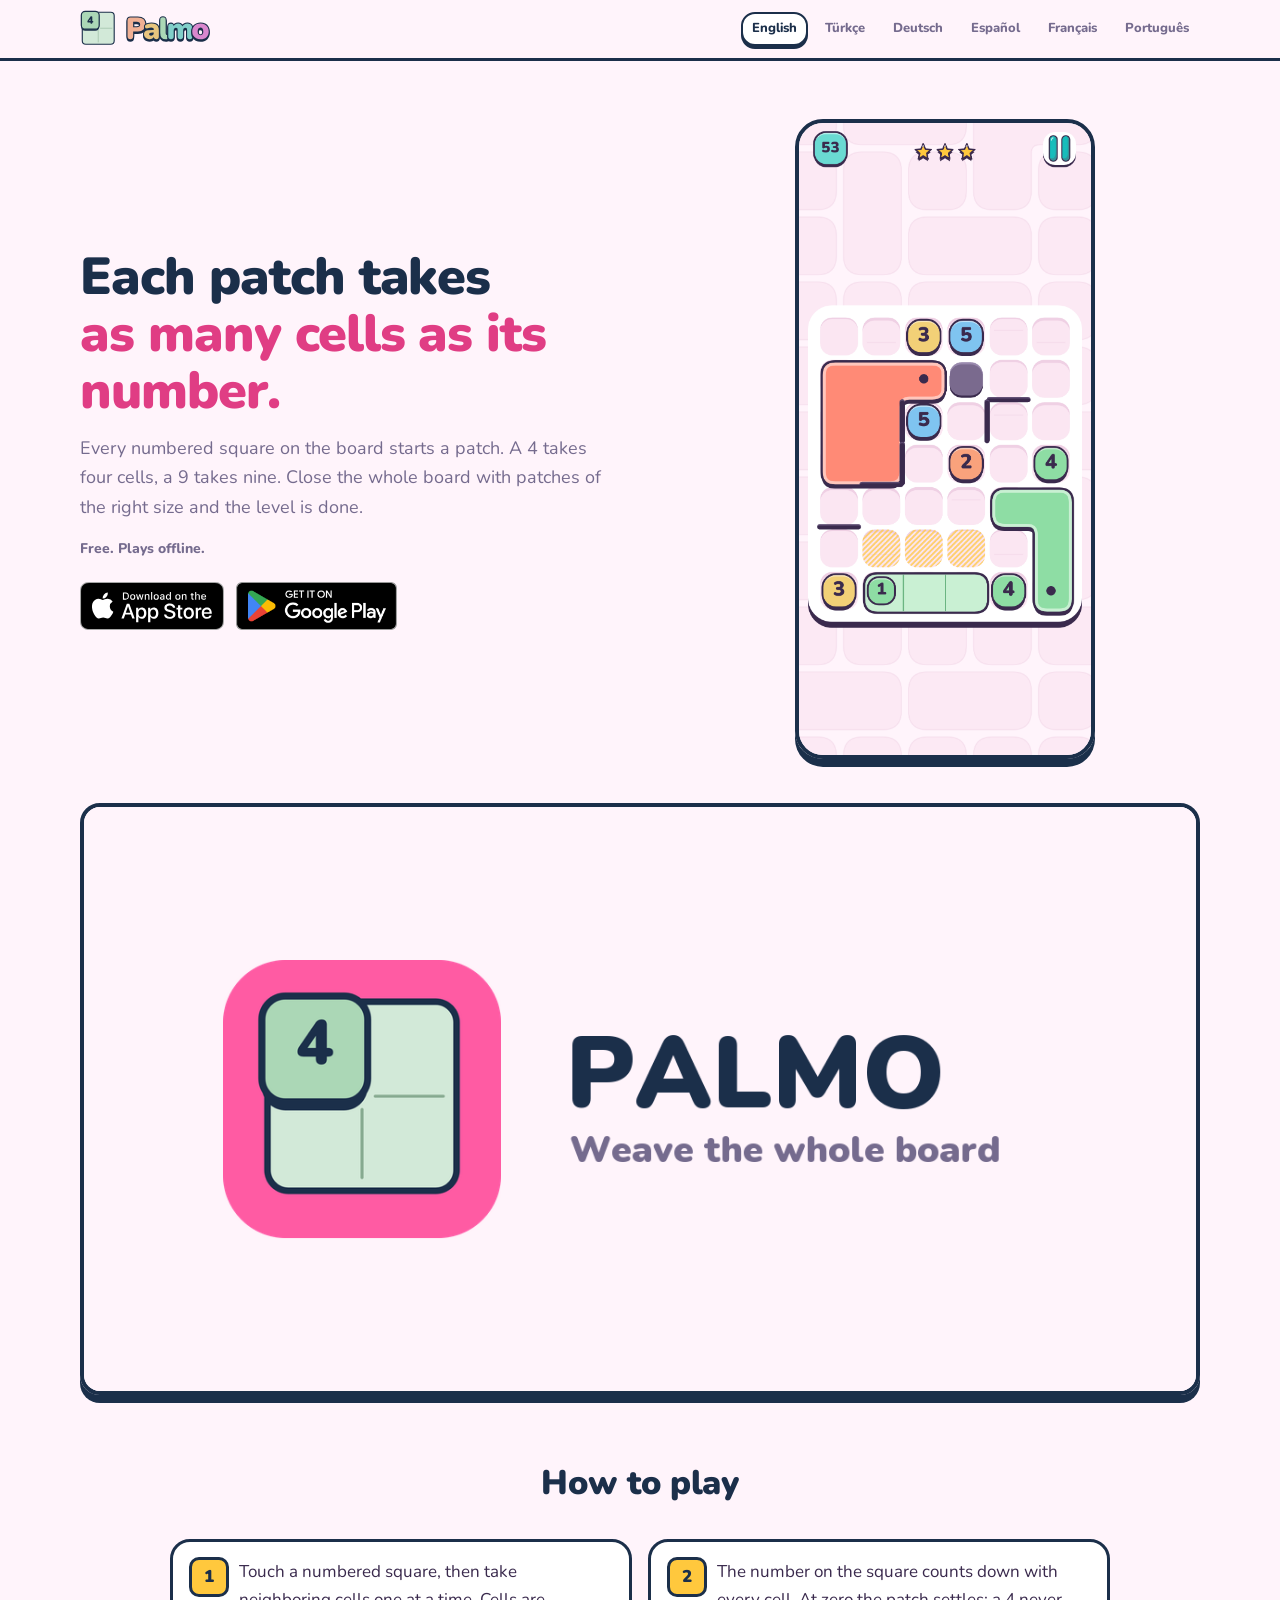
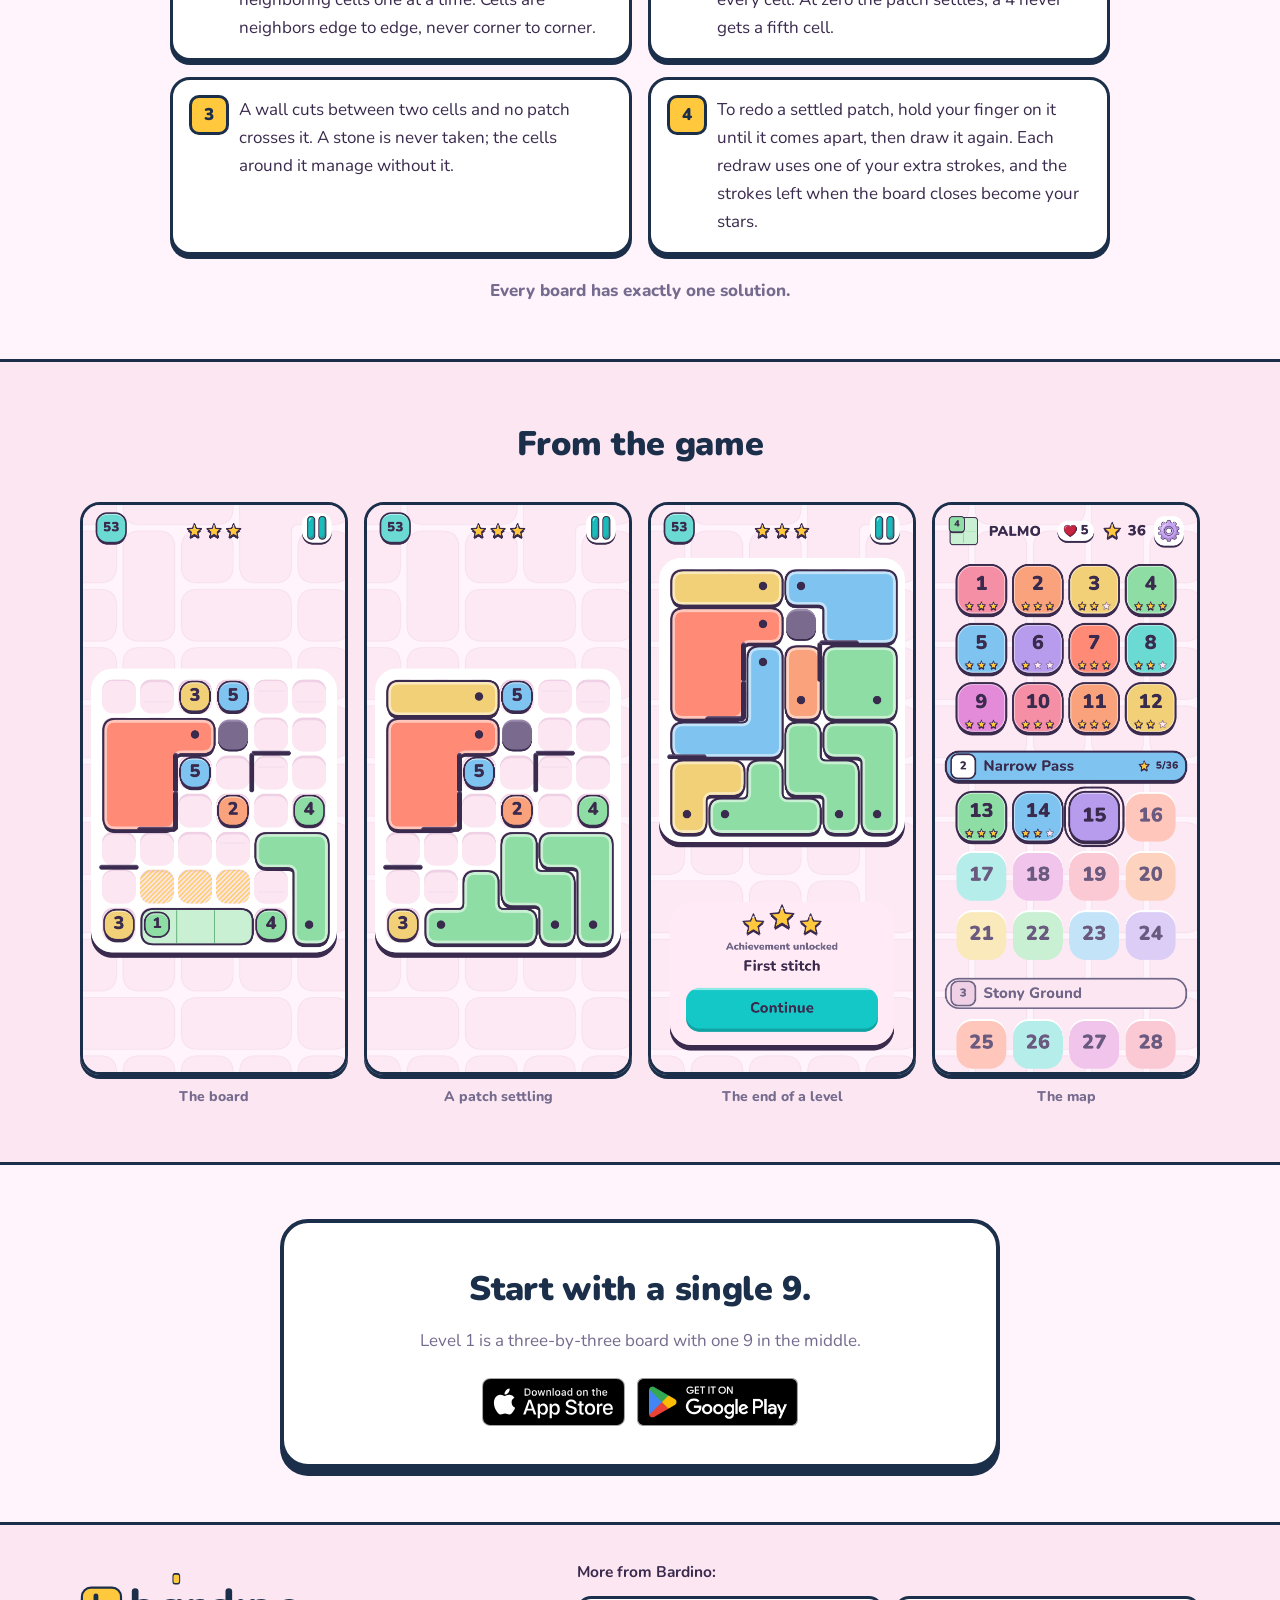
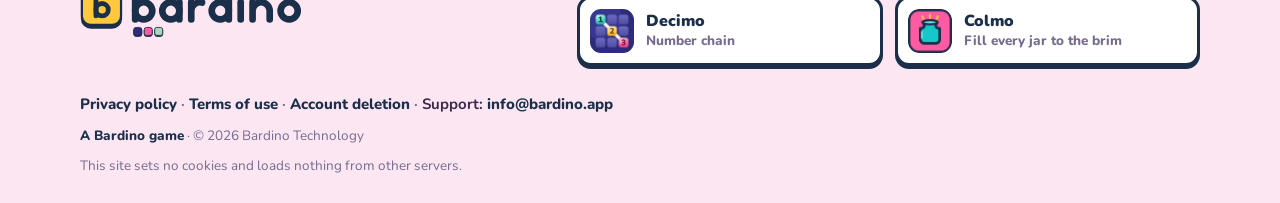
==== commit 59004e61: "Call it a patch in the screenshot captions too The copy now uses the store's word, patch; the captio" ====
--- a/index.html
+++ b/index.html
@@ -87,7 +87,7 @@
 <section class="duvar-bolum">
     <div class="kap">
         <h2>From the game</h2>
-        <div class="vitrin"><figure><img src="/assets/shots/01_board.webp" alt="The board" width="390" height="844" loading="lazy"><figcaption>The board</figcaption></figure><figure><img src="/assets/shots/02_settle.webp" alt="A region settling" width="390" height="844" loading="lazy"><figcaption>A region settling</figcaption></figure><figure><img src="/assets/shots/03_result.webp" alt="The end of a level" width="390" height="844" loading="lazy"><figcaption>The end of a level</figcaption></figure><figure><img src="/assets/shots/04_map.webp" alt="The map" width="390" height="844" loading="lazy"><figcaption>The map</figcaption></figure></div>
+        <div class="vitrin"><figure><img src="/assets/shots/01_board.webp" alt="The board" width="390" height="844" loading="lazy"><figcaption>The board</figcaption></figure><figure><img src="/assets/shots/02_settle.webp" alt="A patch settling" width="390" height="844" loading="lazy"><figcaption>A patch settling</figcaption></figure><figure><img src="/assets/shots/03_result.webp" alt="The end of a level" width="390" height="844" loading="lazy"><figcaption>The end of a level</figcaption></figure><figure><img src="/assets/shots/04_map.webp" alt="The map" width="390" height="844" loading="lazy"><figcaption>The map</figcaption></figure></div>
     </div>
 </section>
 
